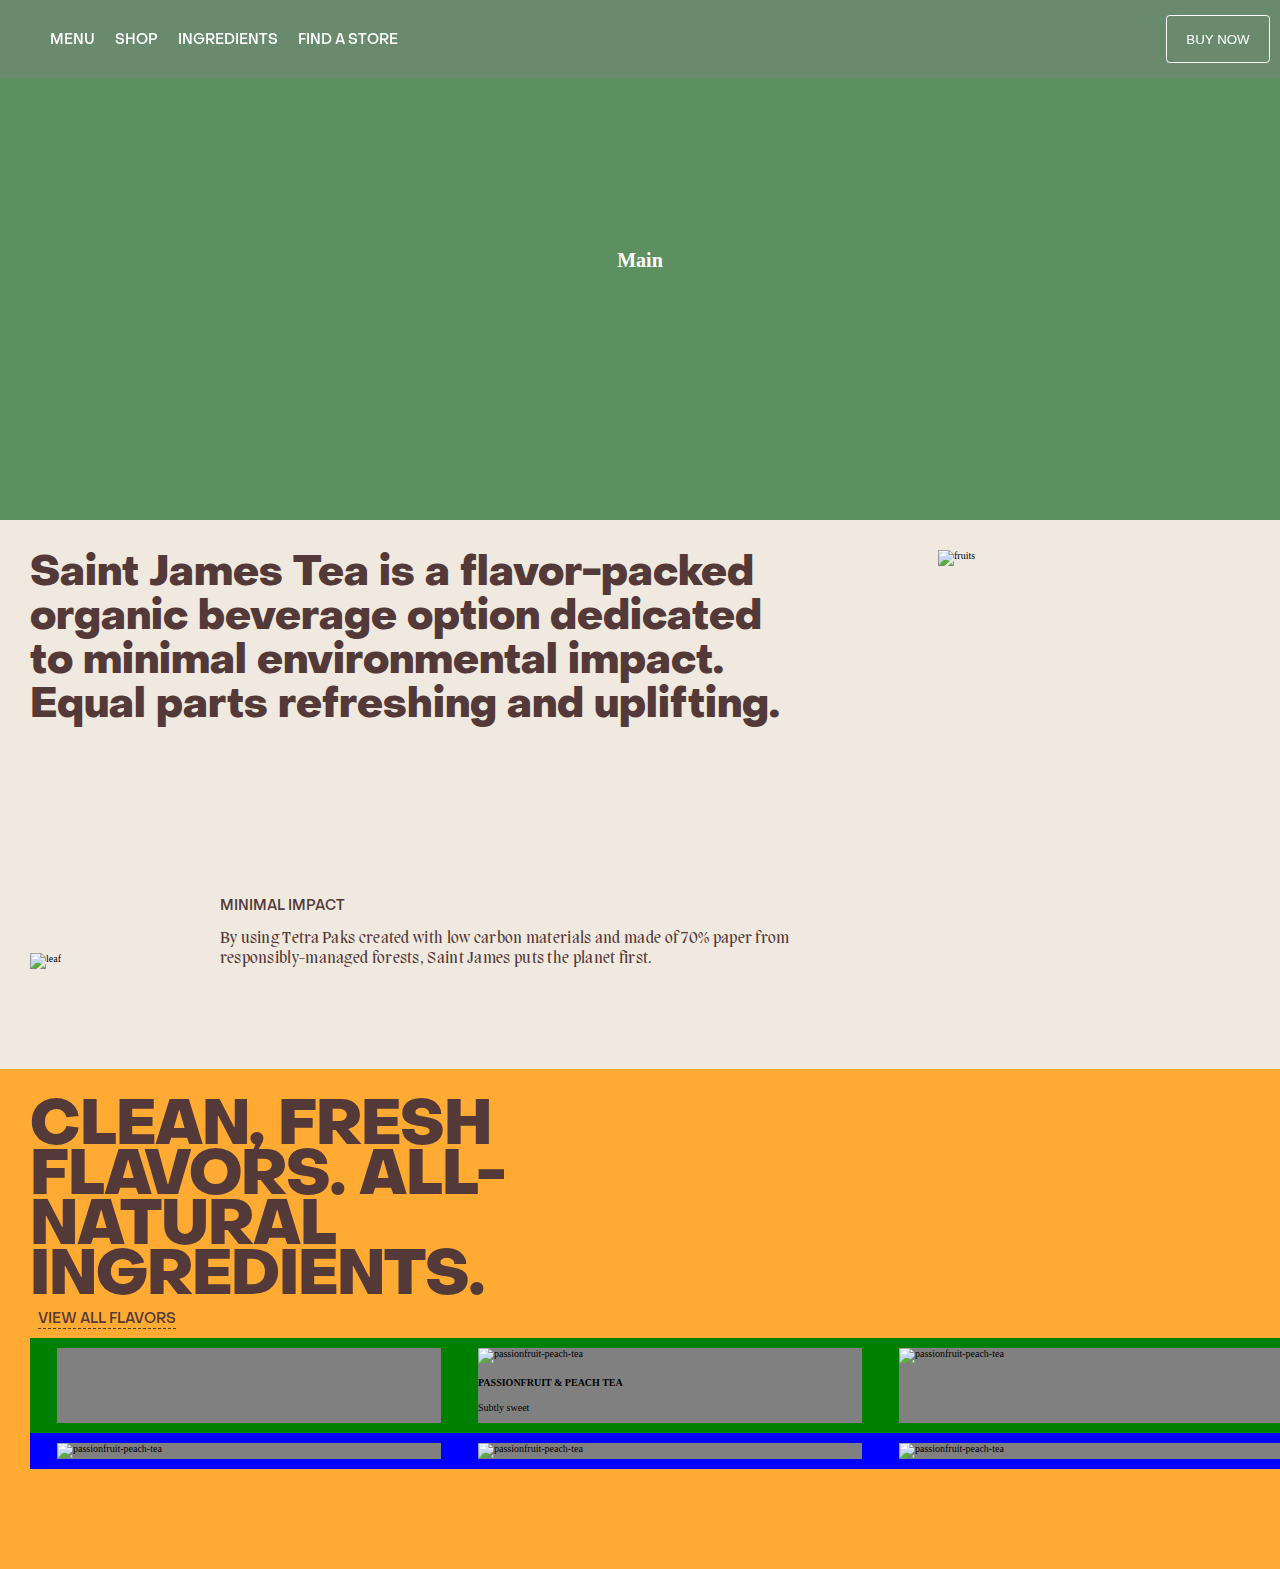
==== saint-james-iced-teas/index.html @ 00ab6b97 "section 1~2 modifed" ====
<!DOCTYPE html>
<html lang="ko">
  <head>
    <meta charset="UTF-8" />
    <meta http-equiv="X-UA-Compatible" content="IE=edge" />
    <meta name="viewport" content="width=device-width, initial-scale=1.0" />
    <title>Saint James Iced Teas</title>
    <link rel="stylesheet" href="./css/style.css" />
    <script src="./js/index.js"></script>
    <script
      src="https://kit.fontawesome.com/5471a598ea.js"
      crossorigin="anonymous"
    ></script>
  </head>
  <body>
    <header class="container">
      <div class="nav">
        <ul class="menu">
          <li><a href="#">MENU</a></li>
          <li><a href="#">SHOP</a></li>
          <li><a href="#">INGREDIENTS</a></li>
          <li><a href="#">FIND A STORE</a></li>
        </ul>
        <a class="logo">
          <svg
            xmlns="http://www.w3.org/2000/svg"
            viewBox="0 0 203 30"
            aria-labelledby="logo-"
            class="icon"
          >
            <title id="logo-">Logo</title>
            <path
              d="M15.0903 14.1709C18.8151 16.3826 20.9265 18.4711 20.9265 21.7538C20.9265 25.896 17.6247 30.0003 10.9802 30.0003C7.25537 30.0003 4.10699 28.7365 0.642203 28.2215L0 16.3036L0.269409 16.2625C4.91523 25.558 12.8629 27.8423 15.7795 27.8423C17.5087 27.8423 18.0069 27.0682 18.0069 26.332C18.0069 24.588 14.8585 23.1188 11.212 20.9608L6.75727 18.212C3.53371 16.2752 0.80511 14.3005 0.883428 10.0793C0.958613 4.58166 5.29743 2.60693 10.6356 2.60693C13.3234 2.60693 15.4725 3.34311 16.901 4.2341L19.3571 2.68276H19.5513V13.9024H19.3195C14.9807 8.0161 9.6425 4.33521 5.80492 4.33521C4.53617 4.33521 3.88457 4.96712 3.88457 5.84548C3.88457 7.47265 5.7642 8.51846 10.4883 11.3463L15.0903 14.1709Z"
              fill="#000"
            ></path>
            <path
              d="M33.0593 22.9636L33.1345 17.4628C29.9485 19.6745 28.7205 21.2543 28.7205 22.9226C28.7205 24.5023 29.7167 25.0553 30.409 25.0553C31.1765 25.0553 32.2886 24.4739 33.0593 22.9636ZM42.4574 23.3491L42.6109 23.545C40.2677 26.8752 38.6543 29.6998 36.2734 29.6998C34.469 29.6998 33.0499 28.5782 33.3569 24.278H33.1658C31.9127 27.1437 30.055 29.7409 26.6372 29.7409C24.0277 29.7409 22.2201 28.1895 22.2201 25.5955C22.2201 21.9557 25.6661 19.981 28.9022 18.4707L33.1251 16.6129C33.1658 12.6603 31.9346 10.1832 30.0926 10.2938C28.5262 10.4486 27.6741 12.0758 29.0557 16.5655L21.9538 18.5813L21.8379 18.3854C26.3678 8.4739 33.6639 8.04736 34.2779 8.04736C40.3836 8.04736 40.3053 12.0758 39.9607 17.3807L39.6161 24.2338V24.8151L42.4574 23.3491Z"
              fill="#000"
            ></path>
            <path
              d="M44.5011 3.09636C44.5011 1.23854 45.8858 0 47.9189 0C49.8769 0 51.1832 1.23854 51.1832 3.09636C51.1832 4.95418 49.8769 6.27171 47.9189 6.27171C45.8858 6.27171 44.5011 5.00789 44.5011 3.09636ZM44.6171 10.4929L42.8502 8.86572V8.62559H51.415V10.4834L51.3367 27.485L53.1036 28.9953V29.2259H42.7656V28.9953L44.5701 27.485L44.6171 10.4929Z"
              fill="#000"
            ></path>
            <path
              d="M73.6811 27.4946L75.4981 29.0049V29.2356H65.1602V29.0049L66.927 27.4946V15.3335C66.927 13.3967 66.006 12.8059 64.8531 12.8059C63.8569 12.8059 63.127 13.3493 62.5882 14.1234V27.4852L64.355 28.9954V29.2261H54.0171V28.9954L55.8215 27.4852V13.0112L52.9426 14.4425L52.7891 14.2498C55.1292 10.9575 56.7801 8.12971 59.1234 8.12971C60.9655 8.12971 62.3877 9.25451 62.0431 13.6684H62.0807C64.6527 10.1076 66.6482 8.0918 67.8794 8.0918C72.1398 8.0918 73.7532 11.1503 73.7532 14.8691L73.6811 27.4946Z"
              fill="#000"
            ></path>
            <path
              d="M87.2369 24.4233C84.3956 28.1421 82.3593 29.7945 80.9715 29.7945C77.9014 29.7945 76.3633 27.9367 76.3257 23.6776L76.2098 10.161L73.9824 8.84348V8.62547H76.9397L82.5786 2.08203H82.848V8.62547H87.0333V10.2906C85.6305 10.3078 84.2292 10.1914 82.848 9.94301L82.7697 22.0252C82.7697 24.0378 83.6155 25.0457 84.9626 25.0457C85.5891 25.0457 86.2157 24.8119 87.0741 24.2305L87.2369 24.4233Z"
              fill="#000"
            ></path>
            <path
              d="M112.232 21.0267C112.232 23.311 105.967 29.7787 102.17 29.7787C99.175 29.7787 96.7566 28.5401 94.877 25.0551L101.02 15.7597L101.249 15.8766C100.788 19.2068 100.751 28.8087 103.442 28.8087C104.67 28.8087 104.695 27.0678 104.695 21.1025V5.49746L102.753 3.33V3.09619H114.196V3.33L112.238 5.49746L112.232 21.0267Z"
              fill="#000"
            ></path>
            <path
              d="M124.995 22.9636L125.07 17.4628C121.884 19.6745 120.656 21.2543 120.656 22.9226C120.656 24.5023 121.655 25.0553 122.345 25.0553C123.112 25.0553 124.224 24.4739 124.995 22.9636ZM134.393 23.3491L134.546 23.545C132.203 26.8752 130.59 29.6998 128.209 29.6998C126.405 29.6998 124.985 28.5782 125.292 24.278H125.101C123.833 27.1437 121.991 29.7409 118.573 29.7409C115.963 29.7409 114.156 28.1895 114.156 25.5955C114.156 21.9557 117.602 19.981 120.838 18.4707L125.061 16.6129C125.101 12.6603 123.87 10.1832 122.028 10.2938C120.462 10.4486 119.61 12.0758 120.991 16.5655L113.889 18.5813L113.773 18.3854C118.303 8.4739 125.599 8.04736 126.213 8.04736C132.319 8.04736 132.241 12.0758 131.896 17.3807L131.552 24.2338V24.8151L134.393 23.3491Z"
              fill="#000"
            ></path>
            <path
              d="M165.603 27.4946L167.369 29.0049V29.2356H157.031V29.0049L158.836 27.4946V15.3335C158.836 13.3967 157.877 12.8059 156.724 12.8059C155.725 12.8059 154.995 13.3872 154.419 14.1613C154.453 14.3924 154.466 14.6261 154.459 14.8596L154.381 27.4978L156.186 29.0081V29.2387H145.848V29.0081L147.615 27.4978V15.3335C147.615 13.3967 146.693 12.8059 145.541 12.8059C144.544 12.8059 143.815 13.3493 143.276 14.1234V27.4852L145.043 28.9954V29.2261H134.705V28.9954L136.509 27.4852V13.0112L133.63 14.4425L133.477 14.2498C135.817 10.9575 137.468 8.12971 139.811 8.12971C141.653 8.12971 143.075 9.25451 142.731 13.6684H142.768C145.34 10.1076 147.336 8.0918 148.567 8.0918C152.176 8.0918 153.864 10.2624 154.325 13.166C156.706 9.94962 158.585 8.0918 159.738 8.0918C164.039 8.0918 165.612 11.1503 165.612 14.8691L165.603 27.4946Z"
              fill="#000"
            ></path>
            <path
              d="M172.629 13.2828C172.662 14.8075 172.961 16.3145 173.512 17.7346H178.543C178.465 13.2417 176.814 9.8357 174.703 9.8357C173.591 9.8357 172.629 10.9573 172.629 13.2828ZM185.683 23.7377C182.422 27.3396 179.655 29.8167 178.349 29.8167C172.206 29.8167 167.447 25.7883 167.447 19.2449C167.447 10.0663 175.815 8.05371 177.967 8.05371C182.804 8.05371 185.106 11.1122 185.417 14.9858C185.417 16.0695 180.307 18.4329 178.697 18.4329H173.782C175.201 21.684 177.929 24.6287 181.883 24.6287C182.957 24.6287 183.957 24.357 185.492 23.545L185.683 23.7377Z"
              fill="#000"
            ></path>
            <path
              d="M197.931 16.6126C200.657 18.5084 203 20.0882 203 23.194C203 25.9049 201.196 29.7406 194.821 29.7406C191.253 29.7406 189.677 28.54 186.914 29.0044L186.105 18.1987H186.337C189.486 24.3567 195.322 28.4231 198.201 28.4231C198.852 28.4231 199.429 28.0755 199.429 27.2224C199.429 26.3694 198.699 25.5194 195.704 23.5826L191.212 20.5621C188.449 18.7422 186.989 16.9981 186.989 14.442C186.989 10.5716 190.1 8.01549 194.592 8.01549C196.465 7.99111 198.314 8.4443 199.968 9.33302L201.772 7.82275H202.001V17.788H201.747C198.022 11.7848 193.837 9.2572 191.879 9.2572C191.149 9.2572 190.61 9.491 190.61 10.303C190.61 11.194 191.456 12.006 193.069 13.0897L197.931 16.6126Z"
              fill="#000"
            ></path>
          </svg>
        </a>
        <input class="buy-btn" type="button" value="BUY NOW" />
      </div>
    </header>
    <main class="container">
      <section class="main-section">
        <div>
          <h1>Main</h1>
        </div>
      </section>
      <section id="section1">
        <div class="sec1-left">
          <div class="sec1-left-1">
            <h2>
              Saint James Tea is a flavor-packed organic beverage option
              dedicated to minimal environmental impact. Equal parts refreshing
              and uplifting.
            </h2>
          </div>
          <div class="sec1-left-2">
            <img src="./images/s2.png" alt="leaf" />
            <div class="sec1-text">
              <h4>MINIMAL IMPACT</h4>
              <p>
                By using Tetra Paks created with low carbon materials and made
                of 70% paper from responsibly-managed forests, Saint James puts
                the planet first.
              </p>
            </div>
          </div>
        </div>
        <div class="sec1-right">
          <img src="./images/s1.png" alt="fruits" />
        </div>
      </section>
      <section id="section2">
        <div class="sec2-title">
          <div class="sec2-title1">
            <h1>CLEAN, FRESH FLAVORS. ALL-NATURAL INGREDIENTS.</h1>
            <a href="#">
              <p>
                <i
                  class="fa-solid fa-arrow-right arrow-right"
                  style="
                    padding-right: 8px;
                    font-size: 1.2rem;
                    font-weight: 600;
                  "
                ></i
                ><span>VIEW ALL FLAVORS</span>
              </p>
            </a>
          </div>
          <div class="sec2-title2"></div>
        </div>
        <div class="sec2-list">
          <div class="list-top">
            <div class="sec2-img"></div>
            <div class="sec2-img">
              <img src="./images/s3.png" alt="passionfruit-peach-tea" />
              <h4>PASSIONFRUIT & PEACH TEA</h4>
              <p>Subtly sweet</p>
            </div>
            <div class="sec2-img">
              <img src="./images/s4.png" alt="passionfruit-peach-tea" />
            </div>
          </div>
          <div class="list-bottom">
            <div class="sec2-img">
              <img src="./images/s5.png" alt="passionfruit-peach-tea" />
            </div>
            <div class="sec2-img">
              <img src="./images/s6.png" alt="passionfruit-peach-tea" />
            </div>
            <div class="sec2-img">
              <img src="./images/s7.png" alt="passionfruit-peach-tea" />
            </div>
          </div>
        </div>
      </section>
    </main>
  </body>
</html>
---- saint-james-iced-teas/css/style.css ----
/* font-family */
@font-face {
  font-family: "Migra-Medium";
  src: url("../fonts/Migra-Medium.woff2");
}

@font-face {
  font-family: "PPObjectSans-Medium";
  src: url("../fonts/PPObjectSans-Medium.woff2");
}

@font-face {
  font-family: "PPObjectSans-Heavy";
  src: url("../fonts/PPObjectSans-Heavy.woff2");
}

html {
  font-size: 10px;
}

body {
  margin: 0;
  padding: 0;
  box-sizing: border-box;
}

li {
  list-style: none;
}

a {
  text-decoration: none;
}

header {
  background-color: rgba(128, 128, 128, 0.379);
  width: 100%;
  height: 78px;
  z-index: 9999;
  position: fixed;
  top: 0;
}

header .container {
  /* width: 1200px; */
}

header .nav {
  height: 100%;
  display: flex;
  justify-content: space-between;
  align-items: center;
}

header .nav .menu {
  display: flex;
  height: 100%;
  align-items: center;
  margin: 0;
}

header .nav .menu li {
  padding: 0 10px;
  font-size: 1.4rem;
  font-family: "PPObjectSans-Medium", sans-serif;
}

header .nav .menu li a {
  color: #ffffff;
}

header .nav .buy-btn {
  width: 104px;
  height: 48px;
  border: 1px solid #ffffff;
  background-color: transparent;
  border-radius: 0.375rem;
  cursor: pointer;
  color: #ffffff;
  margin: 0 10px;
  padding: 1.5rem;
}

main {
  width: 100%;
}

/* 메인 섹션 */
.main-section {
  background-color: rgb(93, 144, 97);
  height: 520px;
}

.main-section div {
  width: 100%;
  height: 100%;
  display: flex;
  align-items: center;
  justify-content: center;
}

.main-section h1 {
  color: #ffffff;
  text-align: center;
}

/* 섹션 1 */
#section1 {
  background-color: #f0e9df;
  padding: 30px 30px 100px 30px;
  display: flex;
}

#section1 .sec1-left {
  width: 60vw;
  margin-right: 140px;
}

#section1 .sec1-left-1 {
  margin-bottom: 170px;
}

#section1 .sec1-left-1 h2 {
  font-family: "PPObjectSans-Heavy", sans-serif;
  margin: 0;
  font-size: 4.2rem;
  color: #543939;
  line-height: 4.4rem;
}

#section1 .sec1-left-2 {
  display: flex;
  align-items: end;
}

#section1 .sec1-left-2 img {
  width: 21.7vw;
  max-width: 600px;
}

#section1 .sec1-left-2 .sec1-text {
  margin-left: 30px;
}

#section1 .sec1-left-2 h4 {
  font-family: "PPObjectSans-medium", sans-serif;
  color: #543939;
  font-size: 1.4rem;
  margin: 0 0 14px 0;
  font-weight: 100;
}

#section1 .sec1-left-2 p {
  font-family: "Migra-Medium", sans-serif;
  color: #543939;
  font-size: 1.6rem;
  letter-spacing: 0.3px;
  margin: 0;
}

#section1 .sec1-right img {
  width: 30vw;
}

/* 섹션 2 */
#section2 {
  width: 100%;
  background-color: #ffaa32;
  padding: 30px 30px 100px 30px;
}

#section2 .sec2-title {
  width: 100%;
  display: flex;
}

#section2 .sec2-title1 {
  /* background-color: red; */
}

#section2 .sec2-title2 {
  width: 115vw;
}

#section2 .sec2-title1 h1 {
  font-family: "PPObjectSans-Heavy", sans-serif;
  margin: 0;
  font-size: 6.2rem;
  color: #543939;
  line-height: 5rem;
  letter-spacing: -1px;
}

#section1 .sec2-title1 a p i {
  color: #543939;
  font-size: 1.2rem;
  font-weight: 600;
  margin-right: 8px;
}

#section2 .sec2-title1 a p span {
  font-family: "PPObjectSans-medium", sans-serif;
  font-size: 1.4rem;
  font-weight: 100;
  color: #543939;
  border-bottom: dashed 1px #543939;
}

#section2 .sec2-list {
  width: 100%;
  background-color: red;
}

#section2 .sec2-list .list-top {
  display: flex;
  justify-content: space-evenly;
  width: 100%;
  background-color: green;
}

#section2 .sec2-list .list-bottom {
  display: flex;
  width: 100%;
  justify-content: space-evenly;
  background-color: blue;
}

#section2 .sec2-img {
  width: 30vw;
  margin: 10px;
  background-color: grey;
}

#section2 .sec2-img img {
  width: 100%;
}
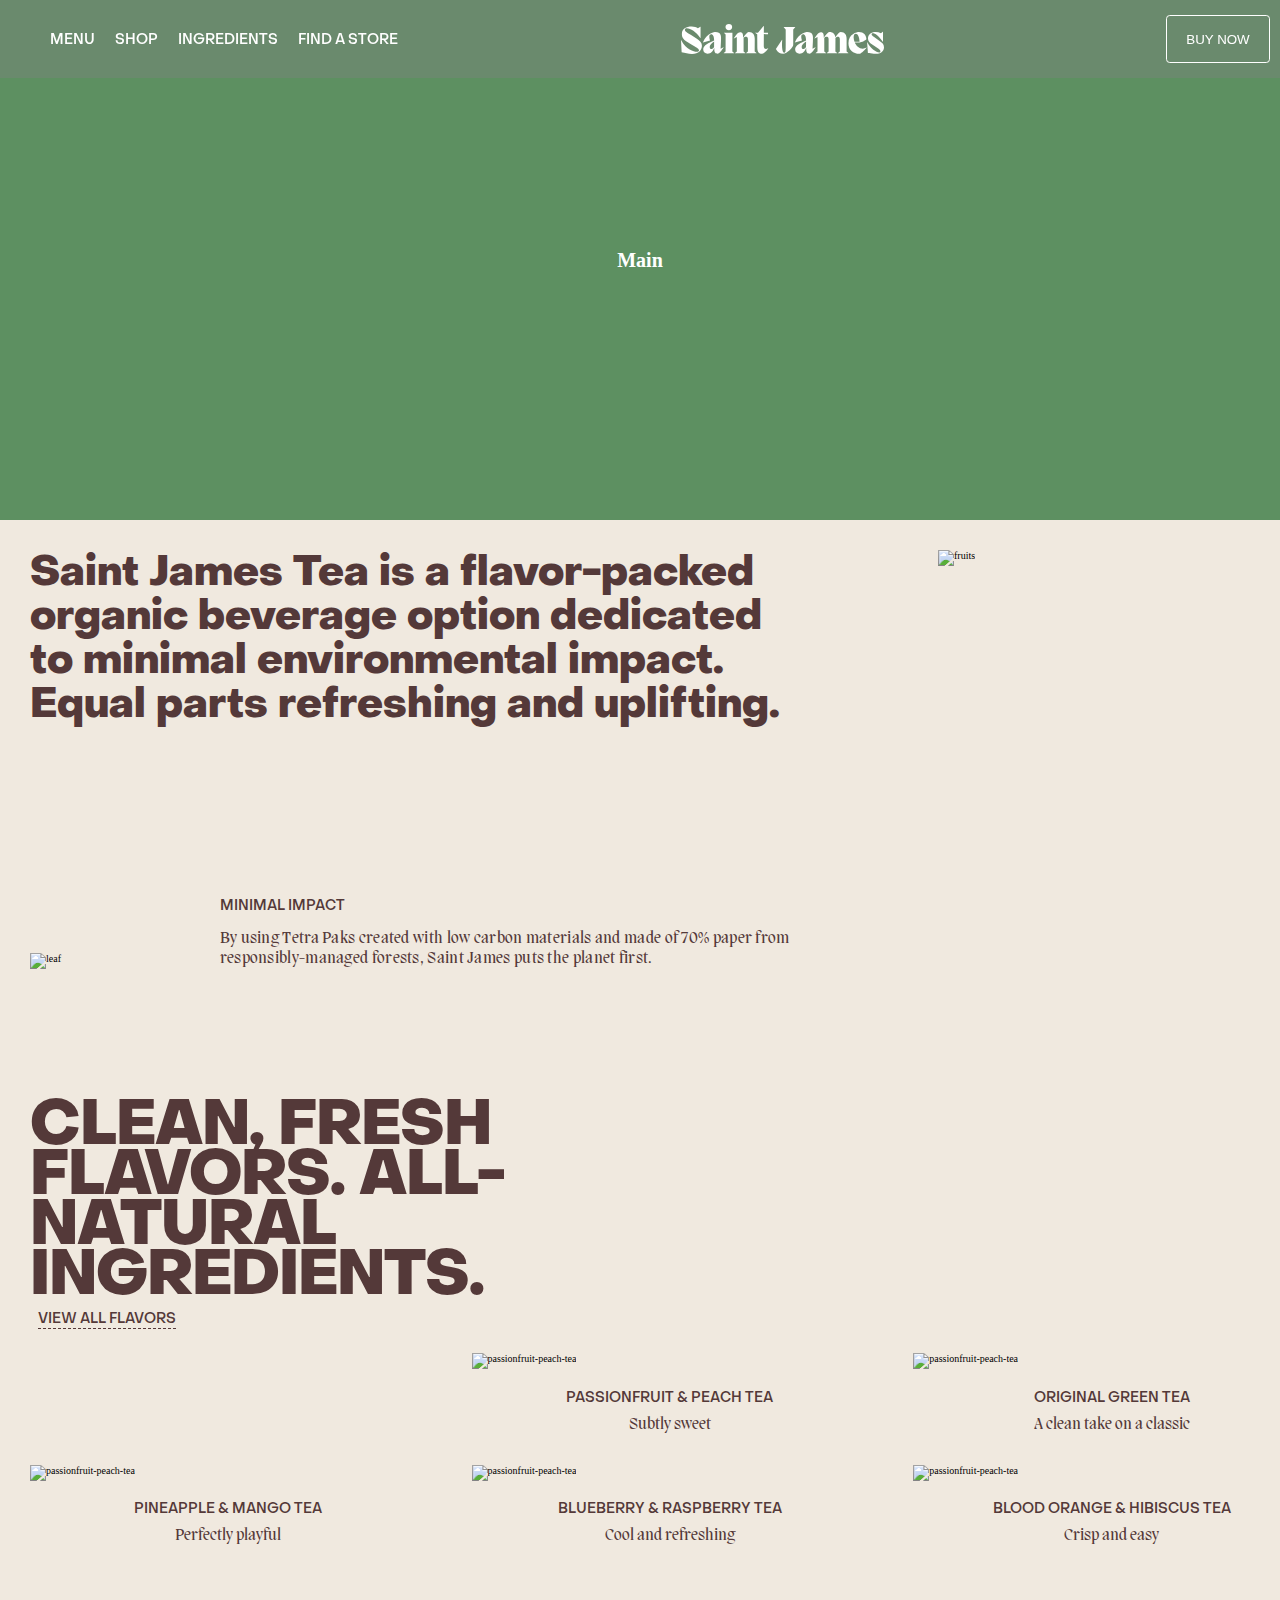
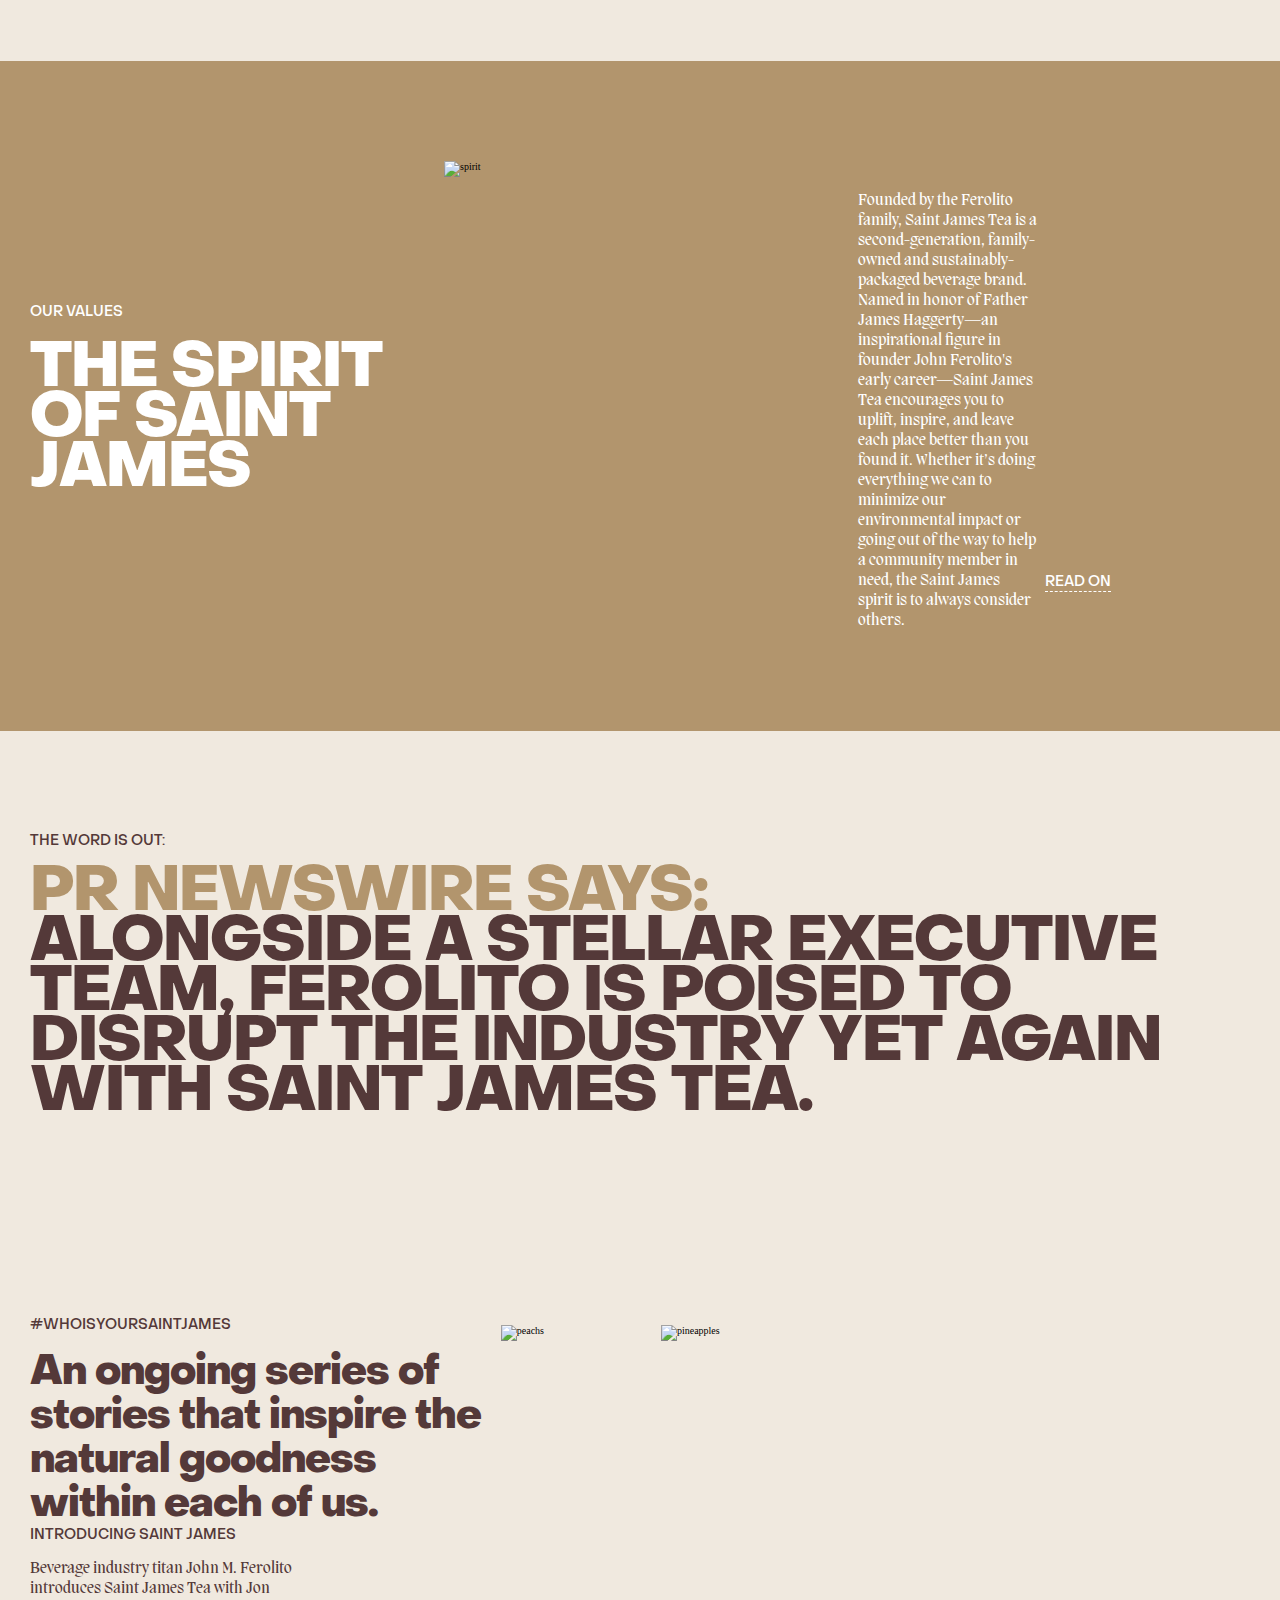
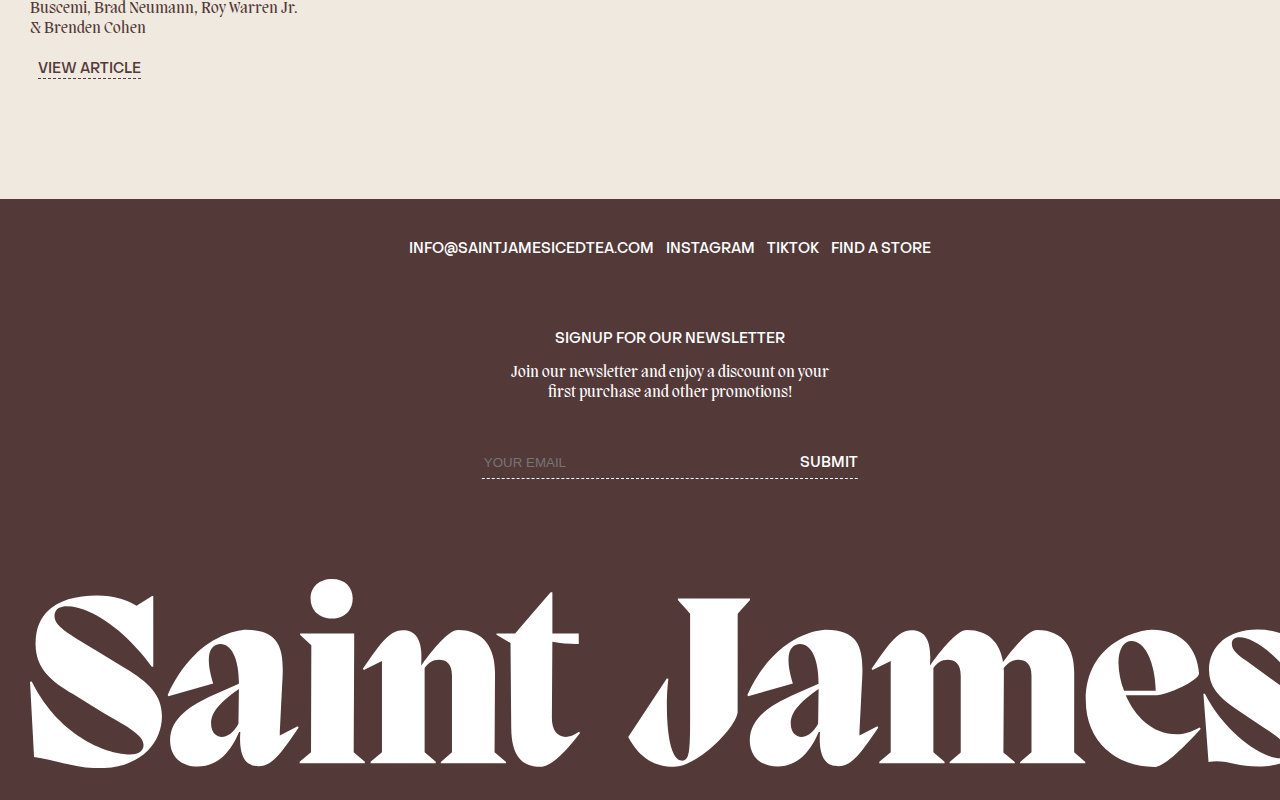
==== commit be92b108: "html css add" ====
--- a/saint-james-iced-teas/index.html
+++ b/saint-james-iced-teas/index.html
@@ -21,7 +21,7 @@
           <li><a href="#">INGREDIENTS</a></li>
           <li><a href="#">FIND A STORE</a></li>
         </ul>
-        <a class="logo">
+        <a class="main-logo">
           <svg
             xmlns="http://www.w3.org/2000/svg"
             viewBox="0 0 203 30"
@@ -31,43 +31,43 @@
             <title id="logo-">Logo</title>
             <path
               d="M15.0903 14.1709C18.8151 16.3826 20.9265 18.4711 20.9265 21.7538C20.9265 25.896 17.6247 30.0003 10.9802 30.0003C7.25537 30.0003 4.10699 28.7365 0.642203 28.2215L0 16.3036L0.269409 16.2625C4.91523 25.558 12.8629 27.8423 15.7795 27.8423C17.5087 27.8423 18.0069 27.0682 18.0069 26.332C18.0069 24.588 14.8585 23.1188 11.212 20.9608L6.75727 18.212C3.53371 16.2752 0.80511 14.3005 0.883428 10.0793C0.958613 4.58166 5.29743 2.60693 10.6356 2.60693C13.3234 2.60693 15.4725 3.34311 16.901 4.2341L19.3571 2.68276H19.5513V13.9024H19.3195C14.9807 8.0161 9.6425 4.33521 5.80492 4.33521C4.53617 4.33521 3.88457 4.96712 3.88457 5.84548C3.88457 7.47265 5.7642 8.51846 10.4883 11.3463L15.0903 14.1709Z"
-              fill="#000"
+              fill="#fff"
             ></path>
             <path
               d="M33.0593 22.9636L33.1345 17.4628C29.9485 19.6745 28.7205 21.2543 28.7205 22.9226C28.7205 24.5023 29.7167 25.0553 30.409 25.0553C31.1765 25.0553 32.2886 24.4739 33.0593 22.9636ZM42.4574 23.3491L42.6109 23.545C40.2677 26.8752 38.6543 29.6998 36.2734 29.6998C34.469 29.6998 33.0499 28.5782 33.3569 24.278H33.1658C31.9127 27.1437 30.055 29.7409 26.6372 29.7409C24.0277 29.7409 22.2201 28.1895 22.2201 25.5955C22.2201 21.9557 25.6661 19.981 28.9022 18.4707L33.1251 16.6129C33.1658 12.6603 31.9346 10.1832 30.0926 10.2938C28.5262 10.4486 27.6741 12.0758 29.0557 16.5655L21.9538 18.5813L21.8379 18.3854C26.3678 8.4739 33.6639 8.04736 34.2779 8.04736C40.3836 8.04736 40.3053 12.0758 39.9607 17.3807L39.6161 24.2338V24.8151L42.4574 23.3491Z"
-              fill="#000"
+              fill="#fff"
             ></path>
             <path
               d="M44.5011 3.09636C44.5011 1.23854 45.8858 0 47.9189 0C49.8769 0 51.1832 1.23854 51.1832 3.09636C51.1832 4.95418 49.8769 6.27171 47.9189 6.27171C45.8858 6.27171 44.5011 5.00789 44.5011 3.09636ZM44.6171 10.4929L42.8502 8.86572V8.62559H51.415V10.4834L51.3367 27.485L53.1036 28.9953V29.2259H42.7656V28.9953L44.5701 27.485L44.6171 10.4929Z"
-              fill="#000"
+              fill="#fff"
             ></path>
             <path
               d="M73.6811 27.4946L75.4981 29.0049V29.2356H65.1602V29.0049L66.927 27.4946V15.3335C66.927 13.3967 66.006 12.8059 64.8531 12.8059C63.8569 12.8059 63.127 13.3493 62.5882 14.1234V27.4852L64.355 28.9954V29.2261H54.0171V28.9954L55.8215 27.4852V13.0112L52.9426 14.4425L52.7891 14.2498C55.1292 10.9575 56.7801 8.12971 59.1234 8.12971C60.9655 8.12971 62.3877 9.25451 62.0431 13.6684H62.0807C64.6527 10.1076 66.6482 8.0918 67.8794 8.0918C72.1398 8.0918 73.7532 11.1503 73.7532 14.8691L73.6811 27.4946Z"
-              fill="#000"
+              fill="#fff"
             ></path>
             <path
               d="M87.2369 24.4233C84.3956 28.1421 82.3593 29.7945 80.9715 29.7945C77.9014 29.7945 76.3633 27.9367 76.3257 23.6776L76.2098 10.161L73.9824 8.84348V8.62547H76.9397L82.5786 2.08203H82.848V8.62547H87.0333V10.2906C85.6305 10.3078 84.2292 10.1914 82.848 9.94301L82.7697 22.0252C82.7697 24.0378 83.6155 25.0457 84.9626 25.0457C85.5891 25.0457 86.2157 24.8119 87.0741 24.2305L87.2369 24.4233Z"
-              fill="#000"
+              fill="#fff"
             ></path>
             <path
               d="M112.232 21.0267C112.232 23.311 105.967 29.7787 102.17 29.7787C99.175 29.7787 96.7566 28.5401 94.877 25.0551L101.02 15.7597L101.249 15.8766C100.788 19.2068 100.751 28.8087 103.442 28.8087C104.67 28.8087 104.695 27.0678 104.695 21.1025V5.49746L102.753 3.33V3.09619H114.196V3.33L112.238 5.49746L112.232 21.0267Z"
-              fill="#000"
+              fill="#fff"
             ></path>
             <path
               d="M124.995 22.9636L125.07 17.4628C121.884 19.6745 120.656 21.2543 120.656 22.9226C120.656 24.5023 121.655 25.0553 122.345 25.0553C123.112 25.0553 124.224 24.4739 124.995 22.9636ZM134.393 23.3491L134.546 23.545C132.203 26.8752 130.59 29.6998 128.209 29.6998C126.405 29.6998 124.985 28.5782 125.292 24.278H125.101C123.833 27.1437 121.991 29.7409 118.573 29.7409C115.963 29.7409 114.156 28.1895 114.156 25.5955C114.156 21.9557 117.602 19.981 120.838 18.4707L125.061 16.6129C125.101 12.6603 123.87 10.1832 122.028 10.2938C120.462 10.4486 119.61 12.0758 120.991 16.5655L113.889 18.5813L113.773 18.3854C118.303 8.4739 125.599 8.04736 126.213 8.04736C132.319 8.04736 132.241 12.0758 131.896 17.3807L131.552 24.2338V24.8151L134.393 23.3491Z"
-              fill="#000"
+              fill="#fff"
             ></path>
             <path
               d="M165.603 27.4946L167.369 29.0049V29.2356H157.031V29.0049L158.836 27.4946V15.3335C158.836 13.3967 157.877 12.8059 156.724 12.8059C155.725 12.8059 154.995 13.3872 154.419 14.1613C154.453 14.3924 154.466 14.6261 154.459 14.8596L154.381 27.4978L156.186 29.0081V29.2387H145.848V29.0081L147.615 27.4978V15.3335C147.615 13.3967 146.693 12.8059 145.541 12.8059C144.544 12.8059 143.815 13.3493 143.276 14.1234V27.4852L145.043 28.9954V29.2261H134.705V28.9954L136.509 27.4852V13.0112L133.63 14.4425L133.477 14.2498C135.817 10.9575 137.468 8.12971 139.811 8.12971C141.653 8.12971 143.075 9.25451 142.731 13.6684H142.768C145.34 10.1076 147.336 8.0918 148.567 8.0918C152.176 8.0918 153.864 10.2624 154.325 13.166C156.706 9.94962 158.585 8.0918 159.738 8.0918C164.039 8.0918 165.612 11.1503 165.612 14.8691L165.603 27.4946Z"
-              fill="#000"
+              fill="#fff"
             ></path>
             <path
               d="M172.629 13.2828C172.662 14.8075 172.961 16.3145 173.512 17.7346H178.543C178.465 13.2417 176.814 9.8357 174.703 9.8357C173.591 9.8357 172.629 10.9573 172.629 13.2828ZM185.683 23.7377C182.422 27.3396 179.655 29.8167 178.349 29.8167C172.206 29.8167 167.447 25.7883 167.447 19.2449C167.447 10.0663 175.815 8.05371 177.967 8.05371C182.804 8.05371 185.106 11.1122 185.417 14.9858C185.417 16.0695 180.307 18.4329 178.697 18.4329H173.782C175.201 21.684 177.929 24.6287 181.883 24.6287C182.957 24.6287 183.957 24.357 185.492 23.545L185.683 23.7377Z"
-              fill="#000"
+              fill="#fff"
             ></path>
             <path
               d="M197.931 16.6126C200.657 18.5084 203 20.0882 203 23.194C203 25.9049 201.196 29.7406 194.821 29.7406C191.253 29.7406 189.677 28.54 186.914 29.0044L186.105 18.1987H186.337C189.486 24.3567 195.322 28.4231 198.201 28.4231C198.852 28.4231 199.429 28.0755 199.429 27.2224C199.429 26.3694 198.699 25.5194 195.704 23.5826L191.212 20.5621C188.449 18.7422 186.989 16.9981 186.989 14.442C186.989 10.5716 190.1 8.01549 194.592 8.01549C196.465 7.99111 198.314 8.4443 199.968 9.33302L201.772 7.82275H202.001V17.788H201.747C198.022 11.7848 193.837 9.2572 191.879 9.2572C191.149 9.2572 190.61 9.491 190.61 10.303C190.61 11.194 191.456 12.006 193.069 13.0897L197.931 16.6126Z"
-              fill="#000"
+              fill="#fff"
             ></path>
           </svg>
         </a>
@@ -111,14 +111,7 @@
             <h1>CLEAN, FRESH FLAVORS. ALL-NATURAL INGREDIENTS.</h1>
             <a href="#">
               <p>
-                <i
-                  class="fa-solid fa-arrow-right arrow-right"
-                  style="
-                    padding-right: 8px;
-                    font-size: 1.2rem;
-                    font-weight: 600;
-                  "
-                ></i
+                <i class="fa-solid fa-arrow-right arrow-right"></i
                 ><span>VIEW ALL FLAVORS</span>
               </p>
             </a>
@@ -135,19 +128,168 @@
             </div>
             <div class="sec2-img">
               <img src="./images/s4.png" alt="passionfruit-peach-tea" />
+              <h4>ORIGINAL GREEN TEA</h4>
+              <p>A clean take on a classic</p>
             </div>
           </div>
           <div class="list-bottom">
             <div class="sec2-img">
               <img src="./images/s5.png" alt="passionfruit-peach-tea" />
+              <h4>PINEAPPLE & MANGO TEA</h4>
+              <p>Perfectly playful</p>
             </div>
             <div class="sec2-img">
               <img src="./images/s6.png" alt="passionfruit-peach-tea" />
+              <h4>BLUEBERRY & RASPBERRY TEA</h4>
+              <p>Cool and refreshing</p>
             </div>
             <div class="sec2-img">
               <img src="./images/s7.png" alt="passionfruit-peach-tea" />
-            </div>
-          </div>
+              <h4>BLOOD ORANGE & HIBISCUS TEA</h4>
+              <p>Crisp and easy</p>
+            </div>
+          </div>
+        </div>
+      </section>
+      <section id="section3">
+        <div class="sec3-title">
+          <h4>OUR VALUES</h4>
+          <h1>THE SPIRIT OF SAINT JAMES</h1>
+        </div>
+        <div class="sec3-img">
+          <img src="./images/s8.png" alt="spirit" />
+        </div>
+        <div class="sec3-content">
+          <p class="sec3-textarea">
+            Founded by the Ferolito family, Saint James Tea is a
+            second-generation, family-owned and sustainably-packaged beverage
+            brand. Named in honor of Father James Haggerty—an inspirational
+            figure in founder John Ferolito's early career—Saint James Tea
+            encourages you to uplift, inspire, and leave each place better than
+            you found it. Whether it’s doing everything we can to minimize our
+            environmental impact or going out of the way to help a community
+            member in need, the Saint James spirit is to always consider others.
+          </p>
+        </div>
+        <div class="sec3-more">
+          <a href="#">
+            <p><i class="fa-solid fa-arrow-right"></i><span>READ ON</span></p>
+          </a>
+        </div>
+      </section>
+      <section id="section4">
+        <h4>THE WORD IS OUT:</h4>
+        <h1>
+          <span class="gold-text">PR NEWSWIRE SAYS:</span>
+          <br />
+          ALONGSIDE A STELLAR EXECUTIVE TEAM, FEROLITO IS POISED TO DISRUPT THE
+          INDUSTRY YET AGAIN WITH SAINT JAMES TEA.
+        </h1>
+      </section>
+      <section id="section5">
+        <div class="sec5-text">
+          <div class="sec5-text-top">
+            <h4>#WHOISYOURSAINTJAMES</h4>
+            <h2>
+              An ongoing series of stories that inspire the natural goodness
+              within each of us.
+            </h2>
+          </div>
+          <div class="sec5-text-bottom">
+            <h4>INTRODUCING SAINT JAMES</h4>
+            <p>
+              Beverage industry titan John M. Ferolito introduces Saint James
+              Tea with Jon Buscemi, Brad Neumann, Roy Warren Jr. & Brenden Cohen
+            </p>
+            <a href="#">
+              <p>
+                <i class="fa-solid fa-arrow-right"></i><span>VIEW ARTICLE</span>
+              </p>
+            </a>
+          </div>
+        </div>
+        <div class="sec5-img">
+          <img src="./images/s10.png" alt="peachs" id="sec5-img1" />
+          <img src="./images/s9.png" alt="pineapples" id="sec5-img2" />
+        </div>
+      </section>
+      <section id="section6">
+        <div class="sec6-top">
+          <ul>
+            <li>
+              <h4><a href="#">INFO@SAINTJAMESICEDTEA.COM</a></h4>
+            </li>
+            <li>
+              <h4><a href="#">INSTAGRAM</a></h4>
+            </li>
+            <li>
+              <h4><a href="#">TIKTOK</a></h4>
+            </li>
+            <li>
+              <h4><a href="#">FIND A STORE</a></h4>
+            </li>
+          </ul>
+        </div>
+        <div class="sec6-middle">
+          <h4>SIGNUP FOR OUR NEWSLETTER</h4>
+          <p>
+            Join our newsletter and enjoy a discount on your first purchase and
+            other promotions!
+          </p>
+        </div>
+        <div class="sec6-input">
+          <input type="text" placeholder="YOUR EMAIL" />
+          <button type="submit">SUBMIT</button>
+        </div>
+        <div class="sec6-bottom">
+          <svg
+            xmlns="http://www.w3.org/2000/svg"
+            viewBox="0 0 203 30"
+            aria-labelledby="logo-"
+            class="icon"
+          >
+            <title id="logo-">Logo</title>
+            <path
+              d="M15.0903 14.1709C18.8151 16.3826 20.9265 18.4711 20.9265 21.7538C20.9265 25.896 17.6247 30.0003 10.9802 30.0003C7.25537 30.0003 4.10699 28.7365 0.642203 28.2215L0 16.3036L0.269409 16.2625C4.91523 25.558 12.8629 27.8423 15.7795 27.8423C17.5087 27.8423 18.0069 27.0682 18.0069 26.332C18.0069 24.588 14.8585 23.1188 11.212 20.9608L6.75727 18.212C3.53371 16.2752 0.80511 14.3005 0.883428 10.0793C0.958613 4.58166 5.29743 2.60693 10.6356 2.60693C13.3234 2.60693 15.4725 3.34311 16.901 4.2341L19.3571 2.68276H19.5513V13.9024H19.3195C14.9807 8.0161 9.6425 4.33521 5.80492 4.33521C4.53617 4.33521 3.88457 4.96712 3.88457 5.84548C3.88457 7.47265 5.7642 8.51846 10.4883 11.3463L15.0903 14.1709Z"
+              fill="#fff"
+            ></path>
+            <path
+              d="M33.0593 22.9636L33.1345 17.4628C29.9485 19.6745 28.7205 21.2543 28.7205 22.9226C28.7205 24.5023 29.7167 25.0553 30.409 25.0553C31.1765 25.0553 32.2886 24.4739 33.0593 22.9636ZM42.4574 23.3491L42.6109 23.545C40.2677 26.8752 38.6543 29.6998 36.2734 29.6998C34.469 29.6998 33.0499 28.5782 33.3569 24.278H33.1658C31.9127 27.1437 30.055 29.7409 26.6372 29.7409C24.0277 29.7409 22.2201 28.1895 22.2201 25.5955C22.2201 21.9557 25.6661 19.981 28.9022 18.4707L33.1251 16.6129C33.1658 12.6603 31.9346 10.1832 30.0926 10.2938C28.5262 10.4486 27.6741 12.0758 29.0557 16.5655L21.9538 18.5813L21.8379 18.3854C26.3678 8.4739 33.6639 8.04736 34.2779 8.04736C40.3836 8.04736 40.3053 12.0758 39.9607 17.3807L39.6161 24.2338V24.8151L42.4574 23.3491Z"
+              fill="#fff"
+            ></path>
+            <path
+              d="M44.5011 3.09636C44.5011 1.23854 45.8858 0 47.9189 0C49.8769 0 51.1832 1.23854 51.1832 3.09636C51.1832 4.95418 49.8769 6.27171 47.9189 6.27171C45.8858 6.27171 44.5011 5.00789 44.5011 3.09636ZM44.6171 10.4929L42.8502 8.86572V8.62559H51.415V10.4834L51.3367 27.485L53.1036 28.9953V29.2259H42.7656V28.9953L44.5701 27.485L44.6171 10.4929Z"
+              fill="#fff"
+            ></path>
+            <path
+              d="M73.6811 27.4946L75.4981 29.0049V29.2356H65.1602V29.0049L66.927 27.4946V15.3335C66.927 13.3967 66.006 12.8059 64.8531 12.8059C63.8569 12.8059 63.127 13.3493 62.5882 14.1234V27.4852L64.355 28.9954V29.2261H54.0171V28.9954L55.8215 27.4852V13.0112L52.9426 14.4425L52.7891 14.2498C55.1292 10.9575 56.7801 8.12971 59.1234 8.12971C60.9655 8.12971 62.3877 9.25451 62.0431 13.6684H62.0807C64.6527 10.1076 66.6482 8.0918 67.8794 8.0918C72.1398 8.0918 73.7532 11.1503 73.7532 14.8691L73.6811 27.4946Z"
+              fill="#fff"
+            ></path>
+            <path
+              d="M87.2369 24.4233C84.3956 28.1421 82.3593 29.7945 80.9715 29.7945C77.9014 29.7945 76.3633 27.9367 76.3257 23.6776L76.2098 10.161L73.9824 8.84348V8.62547H76.9397L82.5786 2.08203H82.848V8.62547H87.0333V10.2906C85.6305 10.3078 84.2292 10.1914 82.848 9.94301L82.7697 22.0252C82.7697 24.0378 83.6155 25.0457 84.9626 25.0457C85.5891 25.0457 86.2157 24.8119 87.0741 24.2305L87.2369 24.4233Z"
+              fill="#fff"
+            ></path>
+            <path
+              d="M112.232 21.0267C112.232 23.311 105.967 29.7787 102.17 29.7787C99.175 29.7787 96.7566 28.5401 94.877 25.0551L101.02 15.7597L101.249 15.8766C100.788 19.2068 100.751 28.8087 103.442 28.8087C104.67 28.8087 104.695 27.0678 104.695 21.1025V5.49746L102.753 3.33V3.09619H114.196V3.33L112.238 5.49746L112.232 21.0267Z"
+              fill="#fff"
+            ></path>
+            <path
+              d="M124.995 22.9636L125.07 17.4628C121.884 19.6745 120.656 21.2543 120.656 22.9226C120.656 24.5023 121.655 25.0553 122.345 25.0553C123.112 25.0553 124.224 24.4739 124.995 22.9636ZM134.393 23.3491L134.546 23.545C132.203 26.8752 130.59 29.6998 128.209 29.6998C126.405 29.6998 124.985 28.5782 125.292 24.278H125.101C123.833 27.1437 121.991 29.7409 118.573 29.7409C115.963 29.7409 114.156 28.1895 114.156 25.5955C114.156 21.9557 117.602 19.981 120.838 18.4707L125.061 16.6129C125.101 12.6603 123.87 10.1832 122.028 10.2938C120.462 10.4486 119.61 12.0758 120.991 16.5655L113.889 18.5813L113.773 18.3854C118.303 8.4739 125.599 8.04736 126.213 8.04736C132.319 8.04736 132.241 12.0758 131.896 17.3807L131.552 24.2338V24.8151L134.393 23.3491Z"
+              fill="#fff"
+            ></path>
+            <path
+              d="M165.603 27.4946L167.369 29.0049V29.2356H157.031V29.0049L158.836 27.4946V15.3335C158.836 13.3967 157.877 12.8059 156.724 12.8059C155.725 12.8059 154.995 13.3872 154.419 14.1613C154.453 14.3924 154.466 14.6261 154.459 14.8596L154.381 27.4978L156.186 29.0081V29.2387H145.848V29.0081L147.615 27.4978V15.3335C147.615 13.3967 146.693 12.8059 145.541 12.8059C144.544 12.8059 143.815 13.3493 143.276 14.1234V27.4852L145.043 28.9954V29.2261H134.705V28.9954L136.509 27.4852V13.0112L133.63 14.4425L133.477 14.2498C135.817 10.9575 137.468 8.12971 139.811 8.12971C141.653 8.12971 143.075 9.25451 142.731 13.6684H142.768C145.34 10.1076 147.336 8.0918 148.567 8.0918C152.176 8.0918 153.864 10.2624 154.325 13.166C156.706 9.94962 158.585 8.0918 159.738 8.0918C164.039 8.0918 165.612 11.1503 165.612 14.8691L165.603 27.4946Z"
+              fill="#fff"
+            ></path>
+            <path
+              d="M172.629 13.2828C172.662 14.8075 172.961 16.3145 173.512 17.7346H178.543C178.465 13.2417 176.814 9.8357 174.703 9.8357C173.591 9.8357 172.629 10.9573 172.629 13.2828ZM185.683 23.7377C182.422 27.3396 179.655 29.8167 178.349 29.8167C172.206 29.8167 167.447 25.7883 167.447 19.2449C167.447 10.0663 175.815 8.05371 177.967 8.05371C182.804 8.05371 185.106 11.1122 185.417 14.9858C185.417 16.0695 180.307 18.4329 178.697 18.4329H173.782C175.201 21.684 177.929 24.6287 181.883 24.6287C182.957 24.6287 183.957 24.357 185.492 23.545L185.683 23.7377Z"
+              fill="#fff"
+            ></path>
+            <path
+              d="M197.931 16.6126C200.657 18.5084 203 20.0882 203 23.194C203 25.9049 201.196 29.7406 194.821 29.7406C191.253 29.7406 189.677 28.54 186.914 29.0044L186.105 18.1987H186.337C189.486 24.3567 195.322 28.4231 198.201 28.4231C198.852 28.4231 199.429 28.0755 199.429 27.2224C199.429 26.3694 198.699 25.5194 195.704 23.5826L191.212 20.5621C188.449 18.7422 186.989 16.9981 186.989 14.442C186.989 10.5716 190.1 8.01549 194.592 8.01549C196.465 7.99111 198.314 8.4443 199.968 9.33302L201.772 7.82275H202.001V17.788H201.747C198.022 11.7848 193.837 9.2572 191.879 9.2572C191.149 9.2572 190.61 9.491 190.61 10.303C190.61 11.194 191.456 12.006 193.069 13.0897L197.931 16.6126Z"
+              fill="#fff"
+            ></path>
+          </svg>
         </div>
       </section>
     </main>
--- a/saint-james-iced-teas/css/style.css
+++ b/saint-james-iced-teas/css/style.css
@@ -67,6 +67,11 @@
 
 header .nav .menu li a {
   color: #ffffff;
+}
+
+header .nav .main-logo {
+  width: 20.3rem;
+  height: 3rem;
 }
 
 header .nav .buy-btn {
@@ -114,6 +119,8 @@
 #section1 .sec1-left {
   width: 60vw;
   margin-right: 140px;
+  display: flex;
+  flex-wrap: wrap;
 }
 
 #section1 .sec1-left-1 {
@@ -165,7 +172,7 @@
 /* 섹션 2 */
 #section2 {
   width: 100%;
-  background-color: #ffaa32;
+  background-color: #f0e9df;
   padding: 30px 30px 100px 30px;
 }
 
@@ -175,11 +182,11 @@
 }
 
 #section2 .sec2-title1 {
-  /* background-color: red; */
+  width: 60vw;
 }
 
 #section2 .sec2-title2 {
-  width: 115vw;
+  /* width: 115vw; */
 }
 
 #section2 .sec2-title1 h1 {
@@ -191,7 +198,7 @@
   letter-spacing: -1px;
 }
 
-#section1 .sec2-title1 a p i {
+#section2 .sec2-title1 a p i {
   color: #543939;
   font-size: 1.2rem;
   font-weight: 600;
@@ -208,29 +215,341 @@
 
 #section2 .sec2-list {
   width: 100%;
-  background-color: red;
 }
 
 #section2 .sec2-list .list-top {
   display: flex;
-  justify-content: space-evenly;
-  width: 100%;
-  background-color: green;
+  justify-content: space-between;
+  width: 100%;
+  /* background-color: green; */
 }
 
 #section2 .sec2-list .list-bottom {
   display: flex;
   width: 100%;
-  justify-content: space-evenly;
-  background-color: blue;
+  justify-content: space-between;
+  /* background-color: blue; */
 }
 
 #section2 .sec2-img {
+  width: 31vw;
+  margin: 15px 0px;
+}
+
+#section2 .sec2-img img {
+  width: 100%;
+}
+
+#section2 .sec2-img h4 {
+  font-family: "PPObjectSans-medium", sans-serif;
+  font-size: 1.4rem;
+  text-align: center;
+  color: #543939;
+  font-weight: 100;
+  margin-bottom: 8px;
+}
+
+#section2 .sec2-img P {
+  font-family: "Migra-Medium", sans-serif;
+  font-size: 1.6rem;
+  text-align: center;
+  color: #543939;
+  font-weight: 100;
+  margin: 0;
+}
+
+/* 섹션3 */
+#section3 {
+  width: 100%;
+  background-color: rgb(178 149 109);
+  padding: 100px 30px;
+  display: flex;
+}
+
+#section3 .sec3-title {
   width: 30vw;
+  margin-right: 30px;
+  display: flex;
+  flex-wrap: wrap;
+  align-content: center;
+}
+
+#section3 .sec3-title h4 {
+  font-family: "PPObjectSans-medium", sans-serif;
+  font-size: 1.4rem;
+  text-align: left;
+  color: #ffffff;
+  font-weight: 100;
+  padding-bottom: 20px;
+  margin: 0;
+}
+
+#section3 .sec3-title h1 {
+  font-family: "PPObjectSans-Heavy", sans-serif;
+  margin: 0;
+  font-size: 6.2rem;
+  color: #ffffff;
+  line-height: 5rem;
+  letter-spacing: -1px;
+}
+
+#section3 .sec3-img {
+  width: 30vw;
+}
+
+#section3 .sec3-img img {
+  width: 100%;
+}
+
+#section3 .sec3-content {
+  width: 14vw;
+  margin-top: 30px;
+  margin-left: 30px;
+}
+
+#section3 .sec3-content .sec3-textarea {
+  font-family: "Migra-Medium", sans-serif;
+  font-size: 1.6rem;
+  text-align: left;
+  color: #ffffff;
+  font-weight: 100;
+  margin: 0;
+}
+
+#section3 .sec3-more {
+  display: flex;
+  align-items: end;
+  margin-bottom: 30px;
+}
+
+#section3 .sec3-more a p i {
+  color: #ffffff;
+  font-size: 1.2rem;
+  font-weight: 600;
+  margin-right: 8px;
+}
+
+#section3 .sec3-more a p span {
+  font-family: "PPObjectSans-medium", sans-serif;
+  font-size: 1.4rem;
+  font-weight: 100;
+  color: #ffffff;
+  border-bottom: dashed 1px #ffffff;
+  text-align: right;
+}
+
+/* 섹션4 */
+#section4 {
+  width: 100%;
+  background-color: #f0e9df;
+  padding: 100px 30px;
+}
+
+#section4 h4 {
+  font-family: "PPObjectSans-medium", sans-serif;
+  font-size: 1.4rem;
+  text-align: left;
+  color: #543939;
+  font-weight: 100;
+  padding-bottom: 15px;
+  margin: 0;
+}
+
+#section4 h1 {
+  font-family: "PPObjectSans-Heavy", sans-serif;
+  margin: 0;
+  font-size: 6.2rem;
+  color: #543939;
+  line-height: 5rem;
+  letter-spacing: -1px;
+}
+
+#section4 h1 .gold-text {
+  color: rgb(178 149 109);
+}
+
+/* 섹션5 */
+#section5 {
+  width: 100%;
+  background-color: #f0e9df;
+  padding: 100px 30px;
+  display: flex;
+}
+
+#section5 .sec5-text {
+  width: 36vw;
+  display: flex;
+  flex-wrap: wrap;
+  align-content: space-between;
+}
+
+#section5 .sec5-text .sec5-text-top h4 {
+  font-family: "PPObjectSans-medium", sans-serif;
+  font-size: 1.4rem;
+  text-align: left;
+  color: #543939;
+  font-weight: 100;
+  padding-bottom: 15px;
+  margin: 0;
+}
+
+#section5 .sec5-text .sec5-text-top h2 {
+  font-family: "PPObjectSans-Heavy", sans-serif;
+  margin: 0;
+  font-size: 4.2rem;
+  color: #543939;
+  line-height: 4.4rem;
+  letter-spacing: -1px;
+}
+
+#section5 .sec5-text .sec5-text-bottom {
+  width: 21vw;
+}
+
+#section5 .sec5-text .sec5-text-bottom h4 {
+  font-family: "PPObjectSans-medium", sans-serif;
+  font-size: 1.4rem;
+  text-align: left;
+  color: #543939;
+  font-weight: 100;
+  padding-bottom: 15px;
+  margin: 0;
+}
+
+#section5 .sec5-text .sec5-text-bottom p {
+  font-family: "Migra-Medium", sans-serif;
+  font-size: 1.6rem;
+  text-align: left;
+  color: #543939;
+  font-weight: 100;
+  padding-bottom: 20px;
+  margin: 0;
+}
+
+#section5 .sec5-text .sec5-text-bottom a p i {
+  color: #543939;
+  font-size: 1.2rem;
+  font-weight: 600;
+  margin-right: 8px;
+}
+
+#section5 .sec5-text .sec5-text-bottom a p span {
+  font-family: "PPObjectSans-medium", sans-serif;
+  font-size: 1.4rem;
+  font-weight: 100;
+  color: #543939;
+  border-bottom: dashed 1px #543939;
+  text-align: right;
+}
+
+#section5 .sec5-img {
+  display: flex;
+  align-items: baseline;
+  width: 30vw;
+}
+
+#section5 .sec5-img img {
   margin: 10px;
-  background-color: grey;
-}
-
-#section2 .sec2-img img {
-  width: 100%;
-}
+}
+
+#section5 .sec5-img #sec5-img1 {
+  width: 22vw;
+}
+
+#section5 .sec5-img #sec5-img2 {
+  width: 32vw;
+}
+
+/* 섹션6 */
+#section6 {
+  width: 100%;
+  background-color: #543939;
+  padding: 30px;
+}
+
+#section6 .sec6-top {
+  width: 100%;
+  display: flex;
+  justify-content: center;
+  height: 100px;
+}
+
+#section6 .sec6-top ul {
+  display: flex;
+  padding: 0;
+}
+
+#section6 .sec6-top ul li {
+  margin: 0 6px;
+}
+
+#section6 .sec6-top ul li h4 {
+  font-family: "PPObjectSans-medium", sans-serif;
+  font-size: 1.4rem;
+  text-align: center;
+  color: #ffffff;
+  font-weight: 100;
+  margin: 0;
+}
+
+#section6 .sec6-top ul li h4 a {
+  color: #ffffff;
+}
+
+#section6 .sec6-middle {
+  width: 26vw;
+  display: flex;
+  justify-content: center;
+  flex-wrap: wrap;
+  margin: 0 auto;
+  padding-bottom: 30px;
+}
+
+#section6 .sec6-middle h4 {
+  font-family: "PPObjectSans-medium", sans-serif;
+  font-size: 1.4rem;
+  text-align: center;
+  color: #ffffff;
+  font-weight: 100;
+  padding-bottom: 15px;
+  margin: 0;
+}
+
+#section6 .sec6-middle p {
+  font-family: "Migra-Medium", sans-serif;
+  font-size: 1.6rem;
+  text-align: center;
+  color: #ffffff;
+  font-weight: 100;
+  padding-bottom: 20px;
+  margin: 0;
+}
+
+#section6 .sec6-input {
+  display: inline-flex;
+  position: relative;
+  left: 50%;
+  transform: translate(-50%);
+  padding-bottom: 6px;
+  border-bottom: dashed 1px #ffffff;
+  margin-bottom: 100px;
+}
+
+#section6 .sec6-input input {
+  background-color: transparent;
+  border: 0;
+  width: 23vw;
+}
+
+#section6 .sec6-input button {
+  font-family: "PPObjectSans-medium", sans-serif;
+  background-color: transparent;
+  border: 0;
+  color: #ffffff;
+  padding: 0 0 0 20px;
+  font-size: 1.4rem;
+  text-align: center;
+  font-weight: 100;
+  margin: 0;
+  cursor: pointer;
+}
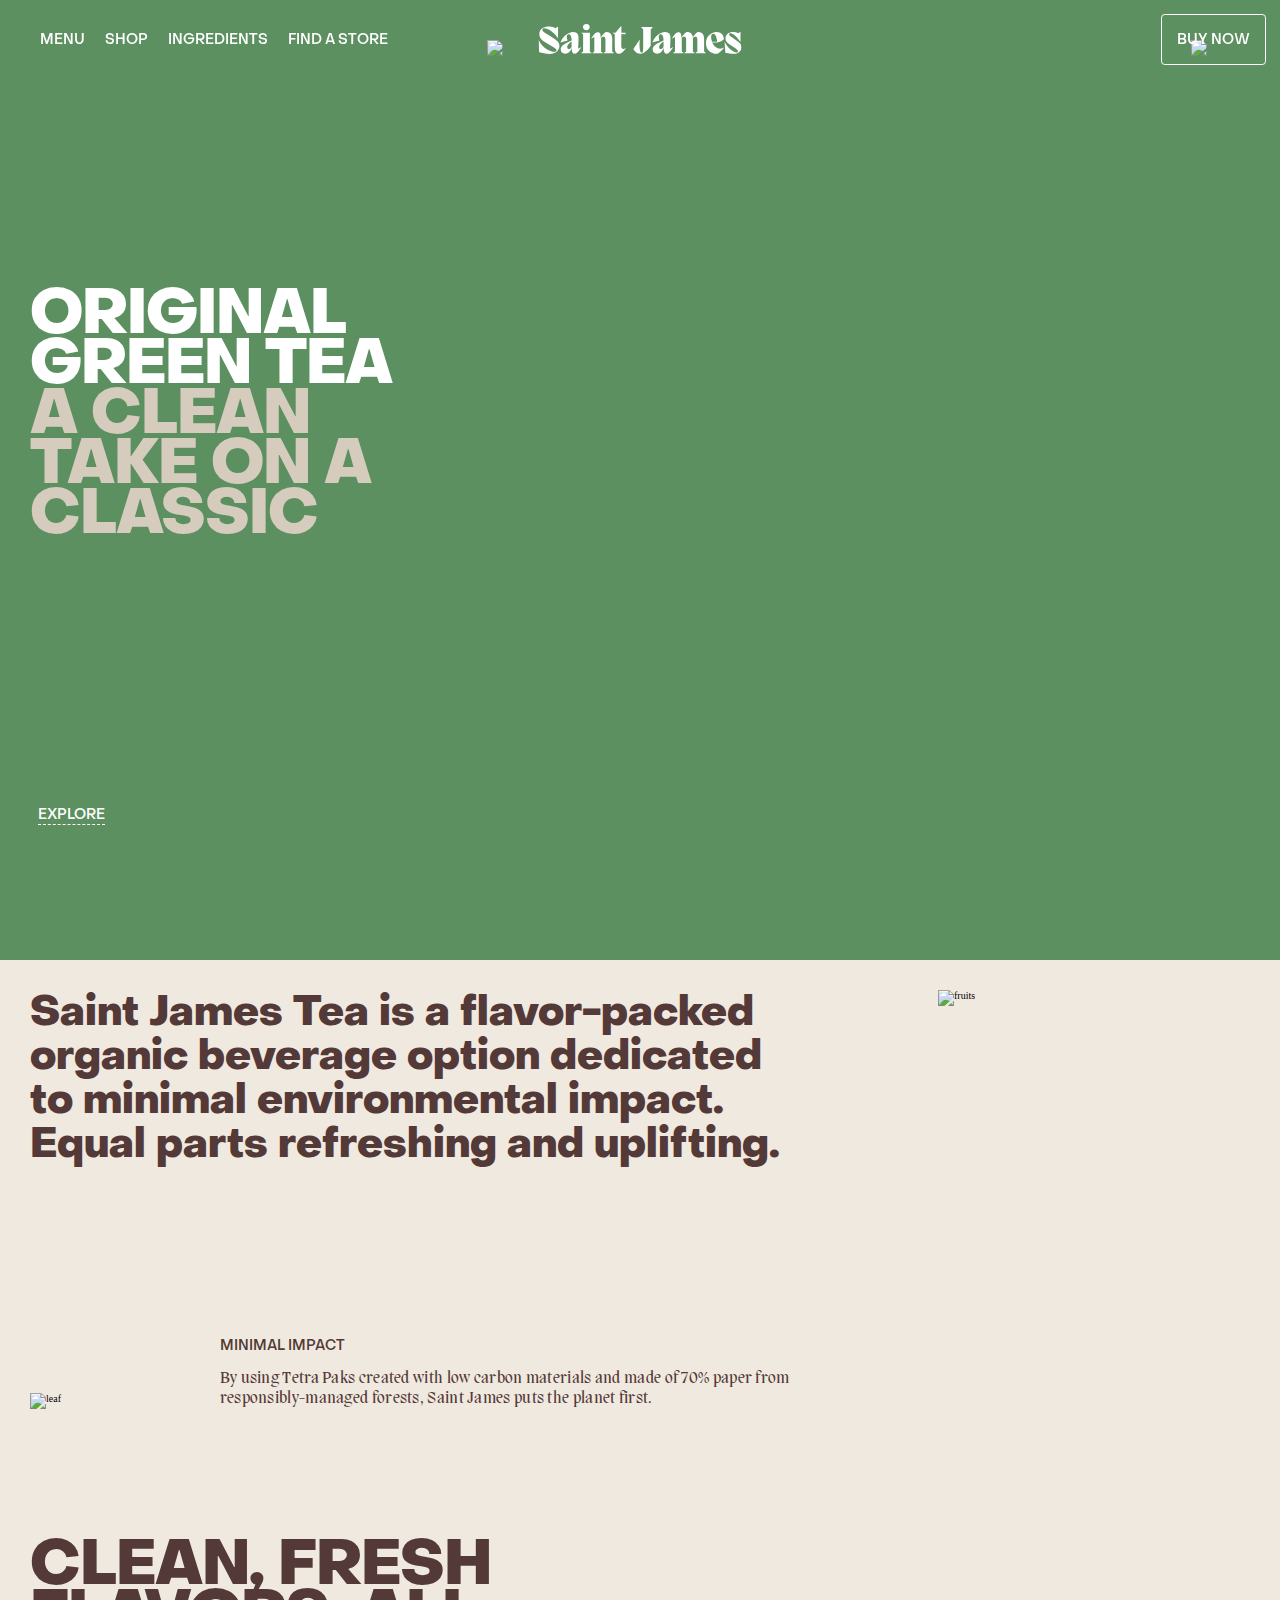
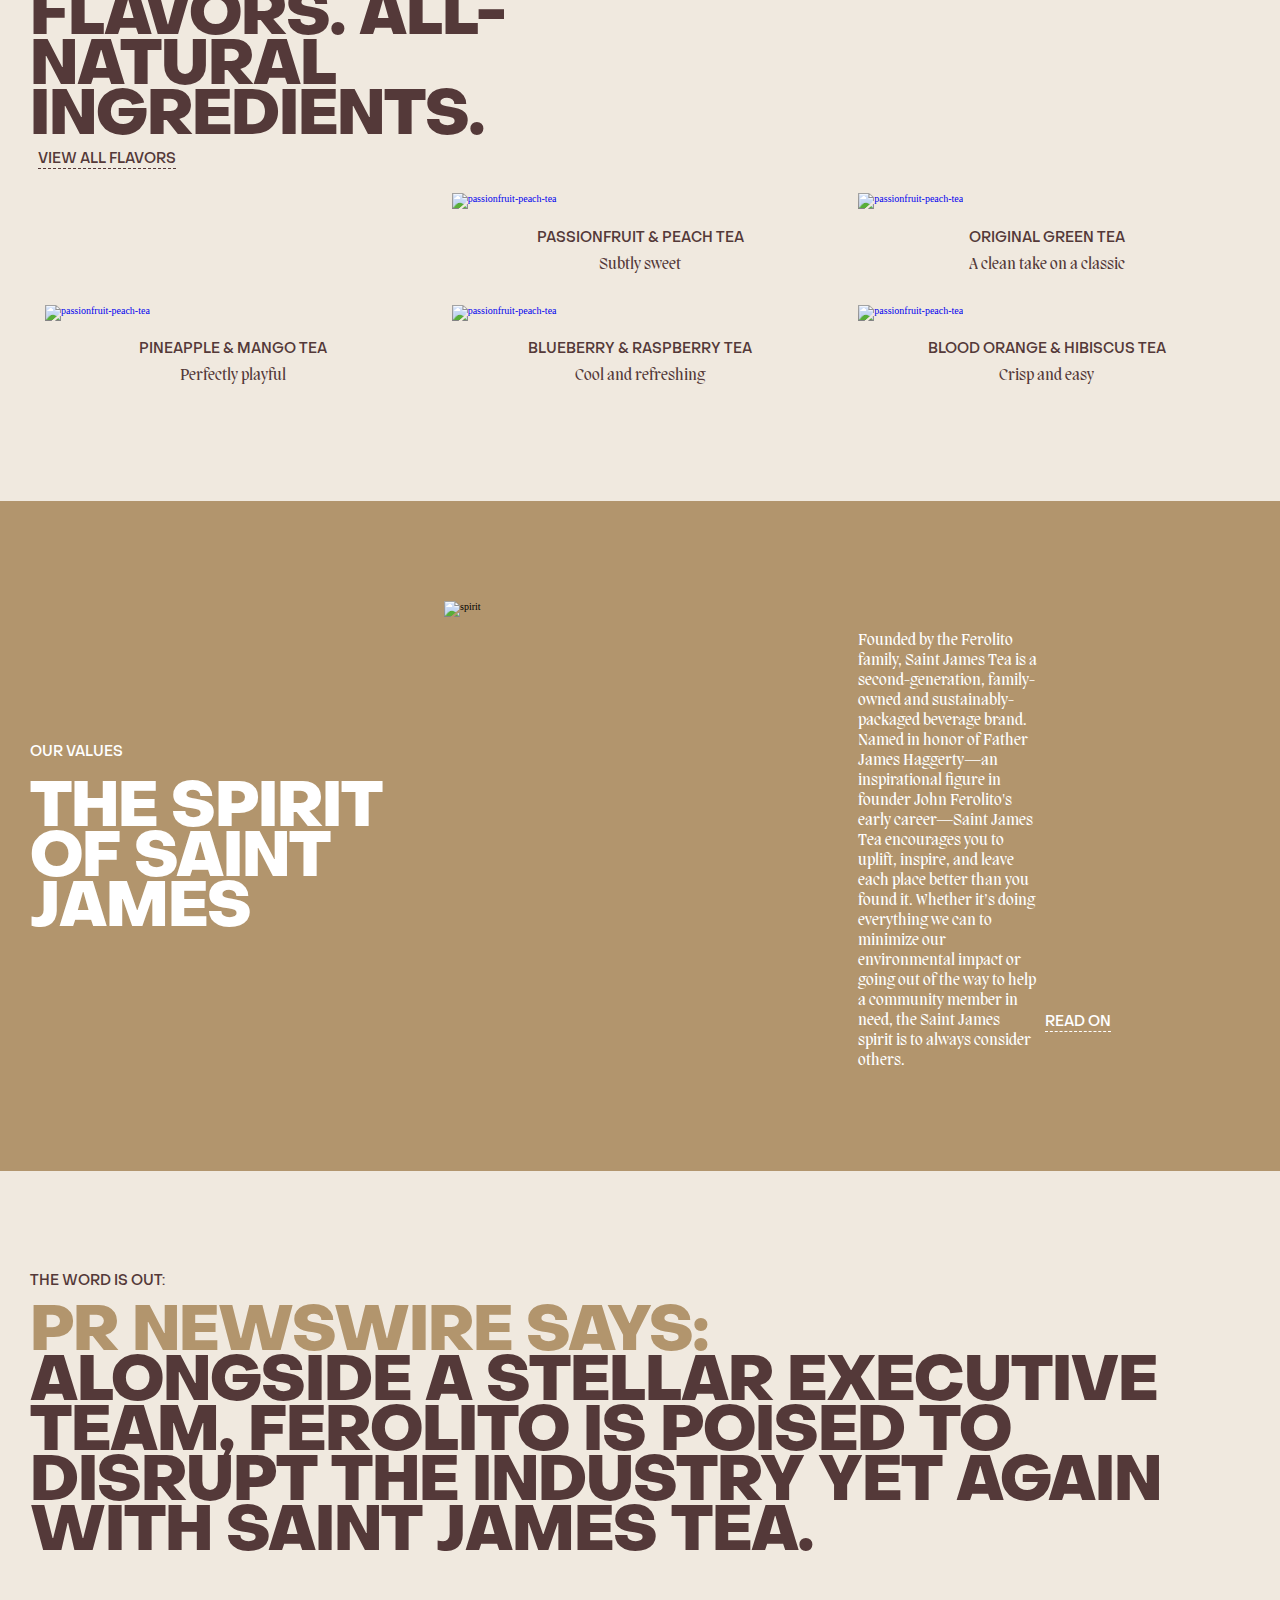
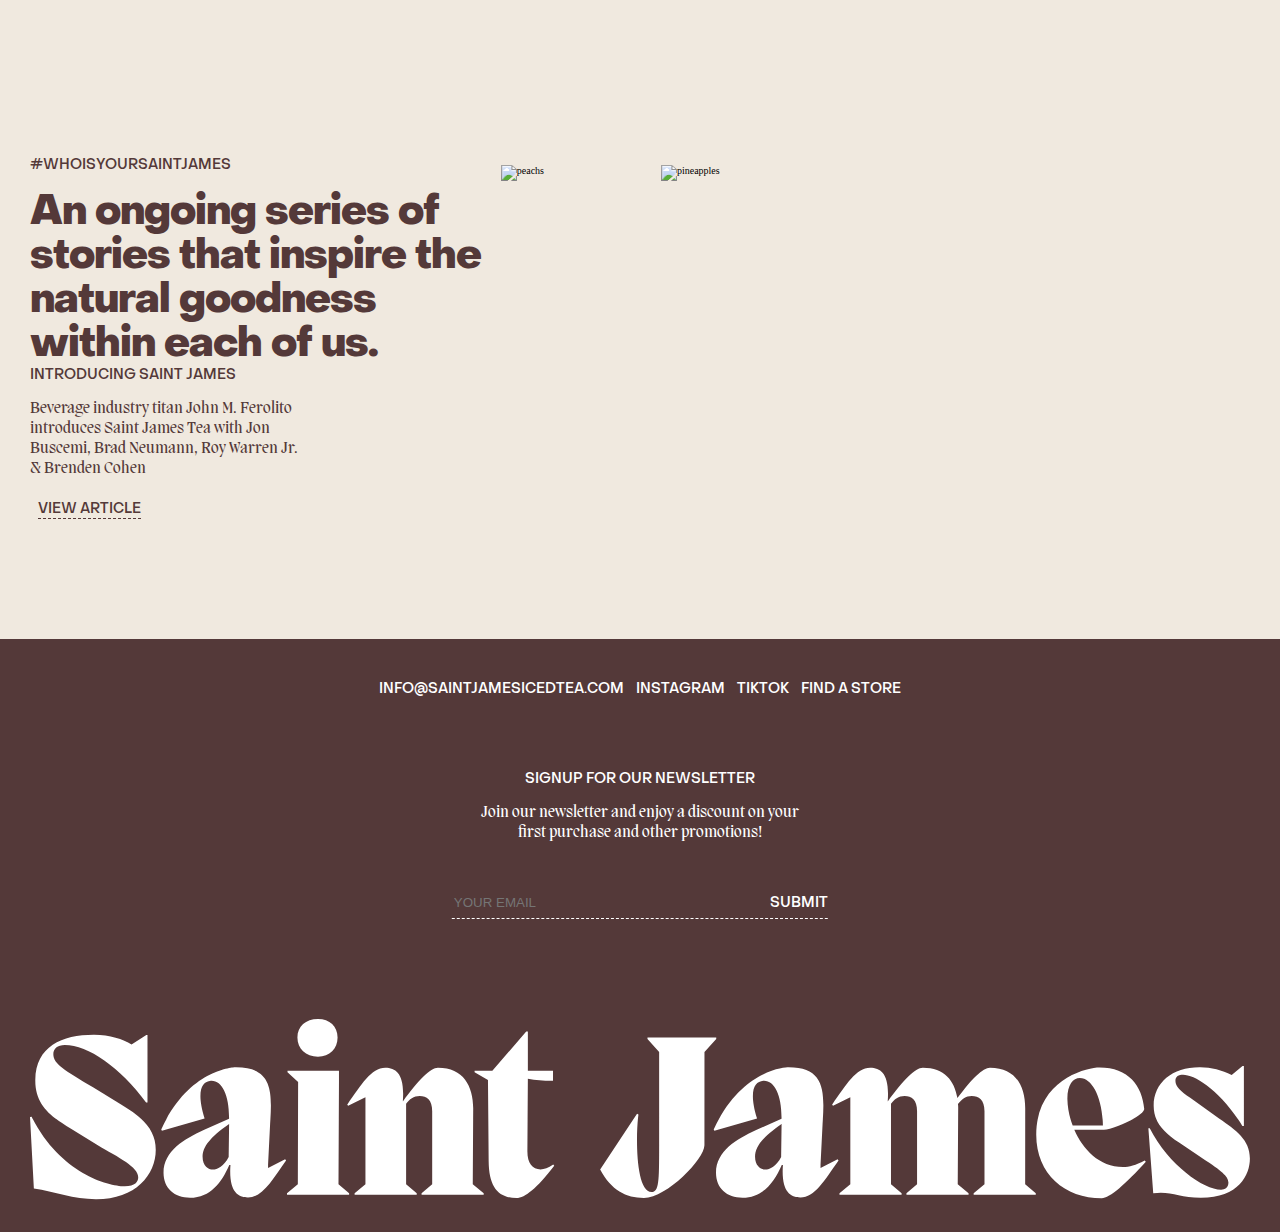
==== commit 4c8fd629: "2023-07-30 study" ====
--- a/saint-james-iced-teas/index.html
+++ b/saint-james-iced-teas/index.html
@@ -6,7 +6,7 @@
     <meta name="viewport" content="width=device-width, initial-scale=1.0" />
     <title>Saint James Iced Teas</title>
     <link rel="stylesheet" href="./css/style.css" />
-    <script src="./js/index.js"></script>
+    <script defer src="./js/index.js"></script>
     <script
       src="https://kit.fontawesome.com/5471a598ea.js"
       crossorigin="anonymous"
@@ -21,7 +21,7 @@
           <li><a href="#">INGREDIENTS</a></li>
           <li><a href="#">FIND A STORE</a></li>
         </ul>
-        <a class="main-logo">
+        <a class="main-logo" href="#">
           <svg
             xmlns="http://www.w3.org/2000/svg"
             viewBox="0 0 203 30"
@@ -71,13 +71,44 @@
             ></path>
           </svg>
         </a>
-        <input class="buy-btn" type="button" value="BUY NOW" />
+        <a href="#" class="nav-btn">
+          <h4>BUY NOW</h4>
+        </a>
       </div>
     </header>
     <main class="container">
-      <section class="main-section">
-        <div>
-          <h1>Main</h1>
+      <section id="main-section">
+        <!-- 메인화면 왼쪽 텍스트 z-index -->
+        <div class="main-text">
+          <div class="main-title">
+            <h1 class="white-text">ORIGINAL GREEN TEA</h1>
+            <h1 class="grey-text">A CLEAN TAKE ON A CLASSIC</h1>
+          </div>
+          <div class="main-more">
+            <a href="#">
+              <p><i class="fa-solid fa-arrow-right"></i><span>EXPLORE</span></p>
+            </a>
+          </div>
+        </div>
+        <!-- 메인화면 오른쪽 슬라이드 영역 -->
+        <div class="slide-wrapper">
+          <ul class="slides">
+            <li>
+              <img src="./images/s4.png" />
+            </li>
+            <li>
+              <img src="./images/s3.png" />
+            </li>
+            <li>
+              <img src="./images/s5.png" />
+            </li>
+            <li>
+              <img src="./images/s6.png" />
+            </li>
+            <li>
+              <img src="./images/s7.png" />
+            </li>
+          </ul>
         </div>
       </section>
       <section id="section1">
@@ -122,31 +153,56 @@
           <div class="list-top">
             <div class="sec2-img"></div>
             <div class="sec2-img">
-              <img src="./images/s3.png" alt="passionfruit-peach-tea" />
-              <h4>PASSIONFRUIT & PEACH TEA</h4>
-              <p>Subtly sweet</p>
-            </div>
-            <div class="sec2-img">
-              <img src="./images/s4.png" alt="passionfruit-peach-tea" />
-              <h4>ORIGINAL GREEN TEA</h4>
-              <p>A clean take on a classic</p>
+              <a href="#">
+                <div class="sec2-img-el">
+                  <h4 class="hover-text">EXPLORE</h4>
+                  <img src="./images/s3.png" alt="passionfruit-peach-tea" />
+                </div>
+                <h4>PASSIONFRUIT & PEACH TEA</h4>
+                <p>Subtly sweet</p>
+              </a>
+            </div>
+            <div class="sec2-img">
+              <a href="#">
+                <div class="sec2-img-el">
+                  <h4 class="hover-text">EXPLORE</h4>
+                  <img src="./images/s4.png" alt="passionfruit-peach-tea" />
+                </div>
+                <h4>ORIGINAL GREEN TEA</h4>
+                <p>A clean take on a classic</p>
+              </a>
             </div>
           </div>
           <div class="list-bottom">
             <div class="sec2-img">
-              <img src="./images/s5.png" alt="passionfruit-peach-tea" />
-              <h4>PINEAPPLE & MANGO TEA</h4>
-              <p>Perfectly playful</p>
-            </div>
-            <div class="sec2-img">
-              <img src="./images/s6.png" alt="passionfruit-peach-tea" />
-              <h4>BLUEBERRY & RASPBERRY TEA</h4>
-              <p>Cool and refreshing</p>
-            </div>
-            <div class="sec2-img">
-              <img src="./images/s7.png" alt="passionfruit-peach-tea" />
-              <h4>BLOOD ORANGE & HIBISCUS TEA</h4>
-              <p>Crisp and easy</p>
+              <a href="#">
+                <div class="sec2-img-el">
+                  <h4 class="hover-text">EXPLORE</h4>
+                  <img src="./images/s5.png" alt="passionfruit-peach-tea" />
+                </div>
+                <h4>PINEAPPLE & MANGO TEA</h4>
+                <p>Perfectly playful</p>
+              </a>
+            </div>
+            <div class="sec2-img">
+              <a href="#">
+                <div class="sec2-img-el">
+                  <h4 class="hover-text">EXPLORE</h4>
+                  <img src="./images/s6.png" alt="passionfruit-peach-tea" />
+                </div>
+                <h4>BLUEBERRY & RASPBERRY TEA</h4>
+                <p>Cool and refreshing</p>
+              </a>
+            </div>
+            <div class="sec2-img">
+              <a href="#">
+                <div class="sec2-img-el">
+                  <h4 class="hover-text">EXPLORE</h4>
+                  <img src="./images/s7.png" alt="passionfruit-peach-tea" />
+                </div>
+                <h4>BLOOD ORANGE & HIBISCUS TEA</h4>
+                <p>Crisp and easy</p>
+              </a>
             </div>
           </div>
         </div>
@@ -213,7 +269,7 @@
           <img src="./images/s9.png" alt="pineapples" id="sec5-img2" />
         </div>
       </section>
-      <section id="section6">
+      <section id="footer">
         <div class="sec6-top">
           <ul>
             <li>
--- a/saint-james-iced-teas/css/style.css
+++ b/saint-james-iced-teas/css/style.css
@@ -32,8 +32,27 @@
   text-decoration: none;
 }
 
+#tooltip .circle {
+  position: fixed;
+  top: 0;
+  left: 0;
+  width: 100px;
+  height: 100px;
+  border-radius: 50%;
+  background-color: transparent;
+  border: 1px #ffffff dashed;
+  transform: translate(-50%, -50%);
+  transition: all 0.01s linear;
+  cursor: default;
+}
+
+#tooltip .circle h4 {
+  color: #ffffff;
+  font-size: 1.4rem;
+  font-weight: 100;
+  font-family: "PPObjectSans-Medium", sans-serif;
+}
 header {
-  background-color: rgba(128, 128, 128, 0.379);
   width: 100%;
   height: 78px;
   z-index: 9999;
@@ -41,15 +60,15 @@
   top: 0;
 }
 
-header .container {
-  /* width: 1200px; */
-}
-
 header .nav {
   height: 100%;
   display: flex;
   justify-content: space-between;
   align-items: center;
+  padding: 0;
+  /* backdrop-filter: blur(25px);
+  background-color: rgba(84, 57, 57, 0.25); */
+  transition: all 0.15s;
 }
 
 header .nav .menu {
@@ -57,9 +76,11 @@
   height: 100%;
   align-items: center;
   margin: 0;
+  padding: 0 0 0 30px;
 }
 
 header .nav .menu li {
+  margin: 0;
   padding: 0 10px;
   font-size: 1.4rem;
   font-family: "PPObjectSans-Medium", sans-serif;
@@ -67,23 +88,40 @@
 
 header .nav .menu li a {
   color: #ffffff;
+}
+
+header .nav .menu li a:hover {
+  opacity: 0.6;
+  transition: all 0.15s;
 }
 
 header .nav .main-logo {
   width: 20.3rem;
   height: 3rem;
-}
-
-header .nav .buy-btn {
-  width: 104px;
-  height: 48px;
+  position: absolute;
+  left: 50%;
+  top: 50%;
+  transform: translate(-50%, -50%);
+}
+
+header .nav a {
+  color: #ffffff;
+}
+
+header .nav a h4 {
+  font-size: 1.4rem;
+  font-family: "PPObjectSans-Medium", sans-serif;
+  font-weight: 100;
+  margin: 0;
   border: 1px solid #ffffff;
-  background-color: transparent;
+  padding: 1.5rem;
   border-radius: 0.375rem;
-  cursor: pointer;
-  color: #ffffff;
-  margin: 0 10px;
-  padding: 1.5rem;
+  margin: 0 14px;
+}
+
+header .nav .nav-btn:hover {
+  transition: all 0.15s linear;
+  scale: 1.05;
 }
 
 main {
@@ -91,22 +129,122 @@
 }
 
 /* 메인 섹션 */
-.main-section {
-  background-color: rgb(93, 144, 97);
-  height: 520px;
-}
-
-.main-section div {
-  width: 100%;
-  height: 100%;
-  display: flex;
-  align-items: center;
-  justify-content: center;
-}
-
-.main-section h1 {
-  color: #ffffff;
-  text-align: center;
+#main-section {
+  width: 100%;
+  height: 100vh;
+  padding: 30px 0px;
+  position: relative;
+  background-color: #5d9061;
+  display: flex;
+}
+
+#main-section .main-text {
+  width: 50vw;
+  background-color: #5d9061;
+  position: relative;
+  top: 0;
+  left: 0;
+  z-index: 9;
+  padding-left: 30px;
+}
+
+#main-section .main-text .main-title {
+  height: 85vh;
+  display: flex;
+  flex-wrap: wrap;
+  align-content: center;
+}
+
+.main-title.animated {
+  transition: all 0.5s ease-in-out;
+}
+/* 
+@keyframes visualAnimation {
+  from {
+    opacity: 0;
+  }
+
+  to {
+    opacity: 1;
+  }
+} */
+
+#main-section .main-text .main-title h1 {
+  font-family: "PPObjectSans-Heavy", sans-serif;
+  font-size: 6.2rem;
+  line-height: 5rem;
+  text-align: left;
+  margin: 0;
+  letter-spacing: -1px;
+}
+
+#main-section .main-text .main-title .white-text {
+  color: #ffffff;
+  /* transition: 0.5s ease-out; */
+}
+
+#main-section .main-text .main-title .grey-text {
+  color: #d5ccbe;
+  /* transition: 0.5s ease-out; */
+}
+
+/* #main-section .main-text .main-more {
+  display: flex;
+  align-items: end;
+  margin-bottom: 30px;
+} */
+
+#main-section .main-text .main-more a p i {
+  color: #ffffff;
+  font-size: 1.2rem;
+  font-weight: 600;
+  margin-right: 8px;
+}
+
+#main-section .main-text .main-more a p span {
+  font-family: "PPObjectSans-medium", sans-serif;
+  font-size: 1.4rem;
+  font-weight: 100;
+  color: #ffffff;
+  border-bottom: dashed 1px #ffffff;
+  text-align: right;
+}
+
+#main-section .main-text .main-more a p span:hover {
+  opacity: 0.6;
+  transition: all 0.15s;
+}
+
+.slide-wrapper {
+  position: relative;
+  width: 100vw;
+  height: 100vh;
+  margin: 0 auto;
+  overflow: hidden;
+}
+
+.slides {
+  position: absolute;
+  left: 0;
+  top: 0;
+}
+
+/* 바뀌는 과정이 보이도록 움직이게 하는 효과 */
+.slides.animated {
+  transition: 0.5s ease-out;
+}
+
+.slides li {
+  width: 30vw;
+  float: left;
+}
+
+.slides li img {
+  width: 100%;
+}
+
+.slides li:not(:last-child) {
+  margin-right: 25vw;
 }
 
 /* 섹션 1 */
@@ -174,6 +312,7 @@
   width: 100%;
   background-color: #f0e9df;
   padding: 30px 30px 100px 30px;
+  box-sizing: border-box;
 }
 
 #section2 .sec2-title {
@@ -213,6 +352,11 @@
   border-bottom: dashed 1px #543939;
 }
 
+#section2 .sec2-title1 a p span:hover {
+  opacity: 0.6;
+  transition: all 0.15s;
+}
+
 #section2 .sec2-list {
   width: 100%;
 }
@@ -233,11 +377,21 @@
 
 #section2 .sec2-img {
   width: 31vw;
-  margin: 15px 0px;
+  margin: 15px 15px;
 }
 
 #section2 .sec2-img img {
   width: 100%;
+}
+
+#section2 .sec2-img .sec2-img-el:hover img {
+  filter: blur(5px);
+  transition: all 0.15s linear;
+}
+
+#section2 .sec2-img .sec2-img-el:hover .hover-text {
+  display: block;
+  transition: all 0.15s;
 }
 
 #section2 .sec2-img h4 {
@@ -258,12 +412,33 @@
   margin: 0;
 }
 
+#section2 .sec2-img .sec2-img-el {
+  /* display: flex;
+  flex-wrap: wrap;
+  justify-content: center; */
+  position: relative;
+}
+
+#section2 .sec2-img .hover-text {
+  color: #ffffff;
+  border: 1px solid #ffffff;
+  border-radius: 5px;
+  padding: 1rem 1.5rem;
+  position: absolute;
+  z-index: 99;
+  top: 50%;
+  left: 50%;
+  transform: translate(-50%, -50%);
+  display: none;
+}
+
 /* 섹션3 */
 #section3 {
   width: 100%;
   background-color: rgb(178 149 109);
   padding: 100px 30px;
   display: flex;
+  box-sizing: border-box;
 }
 
 #section3 .sec3-title {
@@ -338,11 +513,17 @@
   text-align: right;
 }
 
+#section3 .sec3-more a p span:hover {
+  opacity: 0.6;
+  transition: all 0.15s;
+}
+
 /* 섹션4 */
 #section4 {
   width: 100%;
   background-color: #f0e9df;
   padding: 100px 30px;
+  box-sizing: border-box;
 }
 
 #section4 h4 {
@@ -374,6 +555,7 @@
   background-color: #f0e9df;
   padding: 100px 30px;
   display: flex;
+  box-sizing: border-box;
 }
 
 #section5 .sec5-text {
@@ -439,7 +621,10 @@
   font-weight: 100;
   color: #543939;
   border-bottom: dashed 1px #543939;
-  text-align: right;
+}
+#section5 .sec5-text .sec5-text-bottom a p span:hover {
+  opacity: 0.6;
+  transition: all 0.15s;
 }
 
 #section5 .sec5-img {
@@ -461,29 +646,30 @@
 }
 
 /* 섹션6 */
-#section6 {
+#footer {
   width: 100%;
   background-color: #543939;
   padding: 30px;
-}
-
-#section6 .sec6-top {
+  box-sizing: border-box;
+}
+
+#footer .sec6-top {
   width: 100%;
   display: flex;
   justify-content: center;
   height: 100px;
 }
 
-#section6 .sec6-top ul {
+#footer .sec6-top ul {
   display: flex;
   padding: 0;
 }
 
-#section6 .sec6-top ul li {
+#footer .sec6-top ul li {
   margin: 0 6px;
 }
 
-#section6 .sec6-top ul li h4 {
+#footer .sec6-top ul li h4 {
   font-family: "PPObjectSans-medium", sans-serif;
   font-size: 1.4rem;
   text-align: center;
@@ -492,11 +678,16 @@
   margin: 0;
 }
 
-#section6 .sec6-top ul li h4 a {
-  color: #ffffff;
-}
-
-#section6 .sec6-middle {
+#footer .sec6-top ul li h4 a {
+  color: #ffffff;
+}
+
+#footer .sec6-top ul li h4 a:hover {
+  opacity: 0.6;
+  transition: all 0.15s;
+}
+
+#footer .sec6-middle {
   width: 26vw;
   display: flex;
   justify-content: center;
@@ -505,7 +696,7 @@
   padding-bottom: 30px;
 }
 
-#section6 .sec6-middle h4 {
+#footer .sec6-middle h4 {
   font-family: "PPObjectSans-medium", sans-serif;
   font-size: 1.4rem;
   text-align: center;
@@ -515,7 +706,7 @@
   margin: 0;
 }
 
-#section6 .sec6-middle p {
+#footer .sec6-middle p {
   font-family: "Migra-Medium", sans-serif;
   font-size: 1.6rem;
   text-align: center;
@@ -525,7 +716,7 @@
   margin: 0;
 }
 
-#section6 .sec6-input {
+#footer .sec6-input {
   display: inline-flex;
   position: relative;
   left: 50%;
@@ -535,13 +726,13 @@
   margin-bottom: 100px;
 }
 
-#section6 .sec6-input input {
+#footer .sec6-input input {
   background-color: transparent;
   border: 0;
   width: 23vw;
 }
 
-#section6 .sec6-input button {
+#footer .sec6-input button {
   font-family: "PPObjectSans-medium", sans-serif;
   background-color: transparent;
   border: 0;
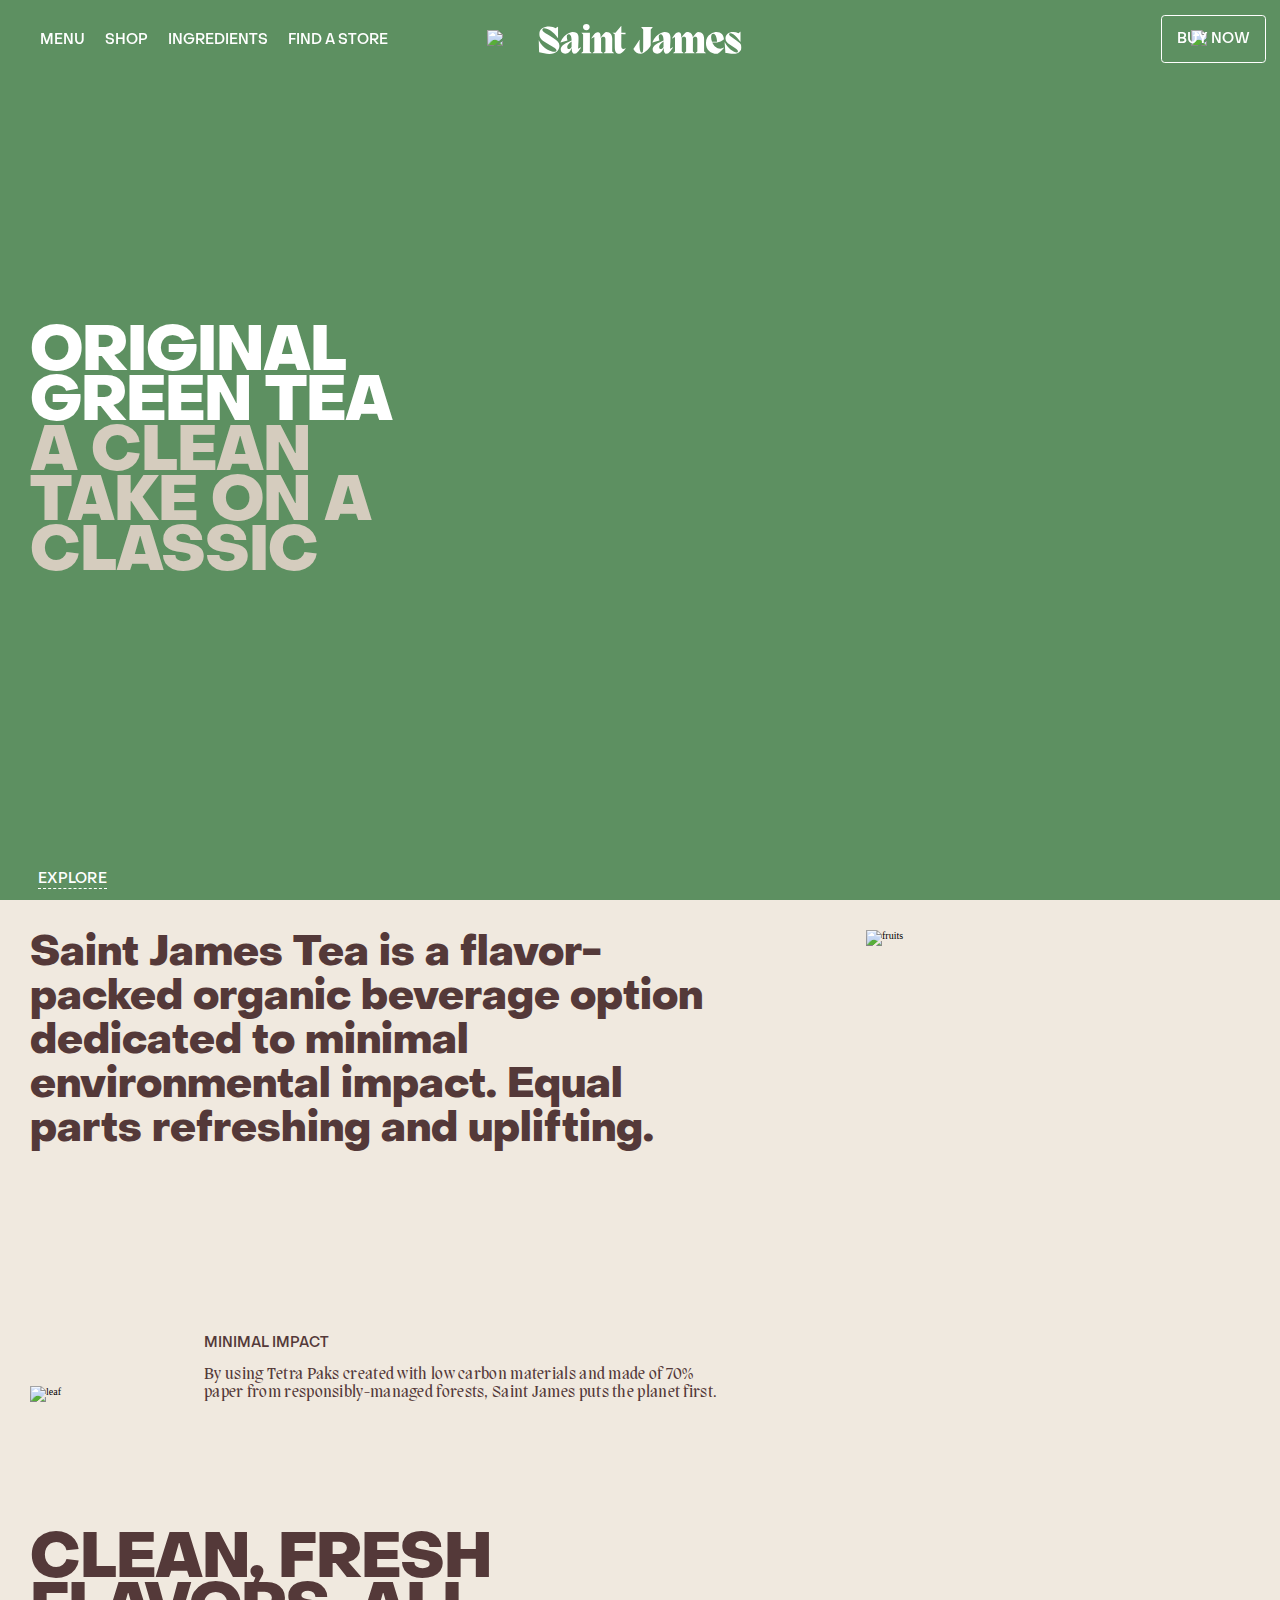
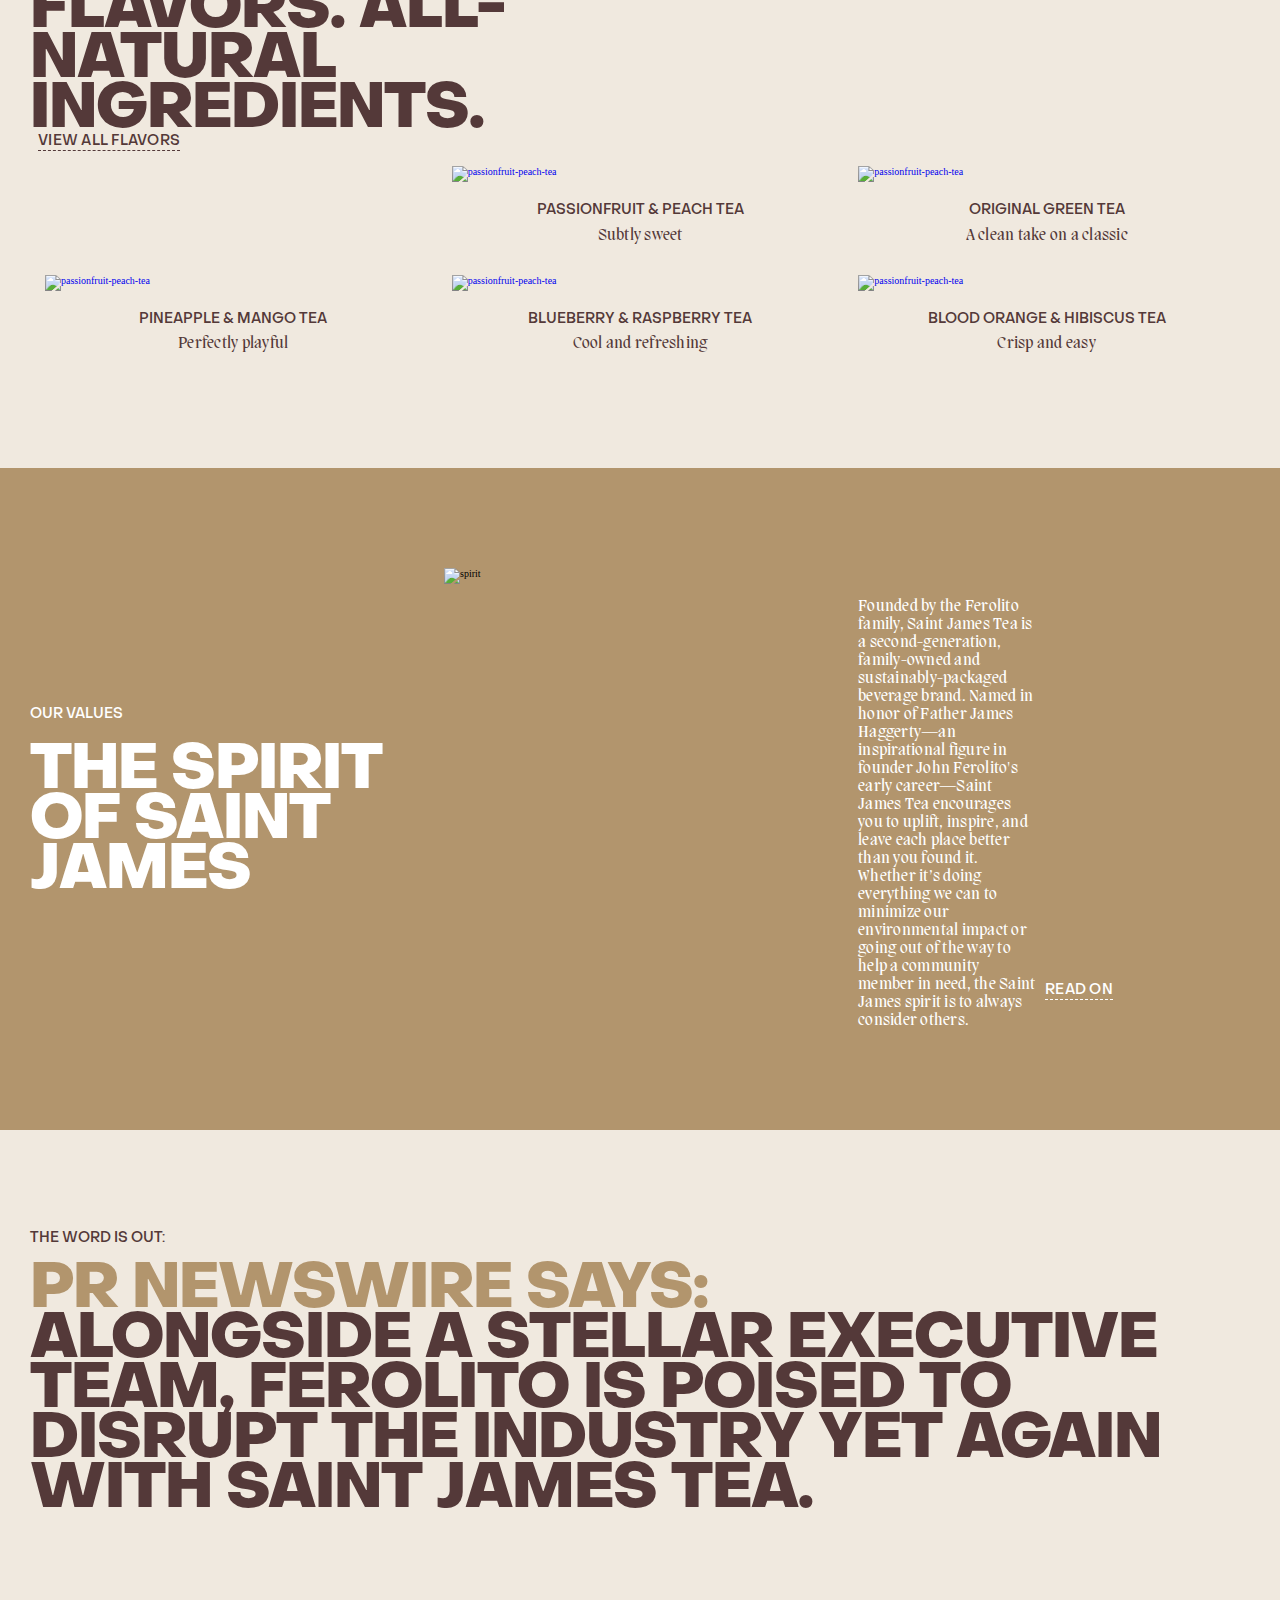
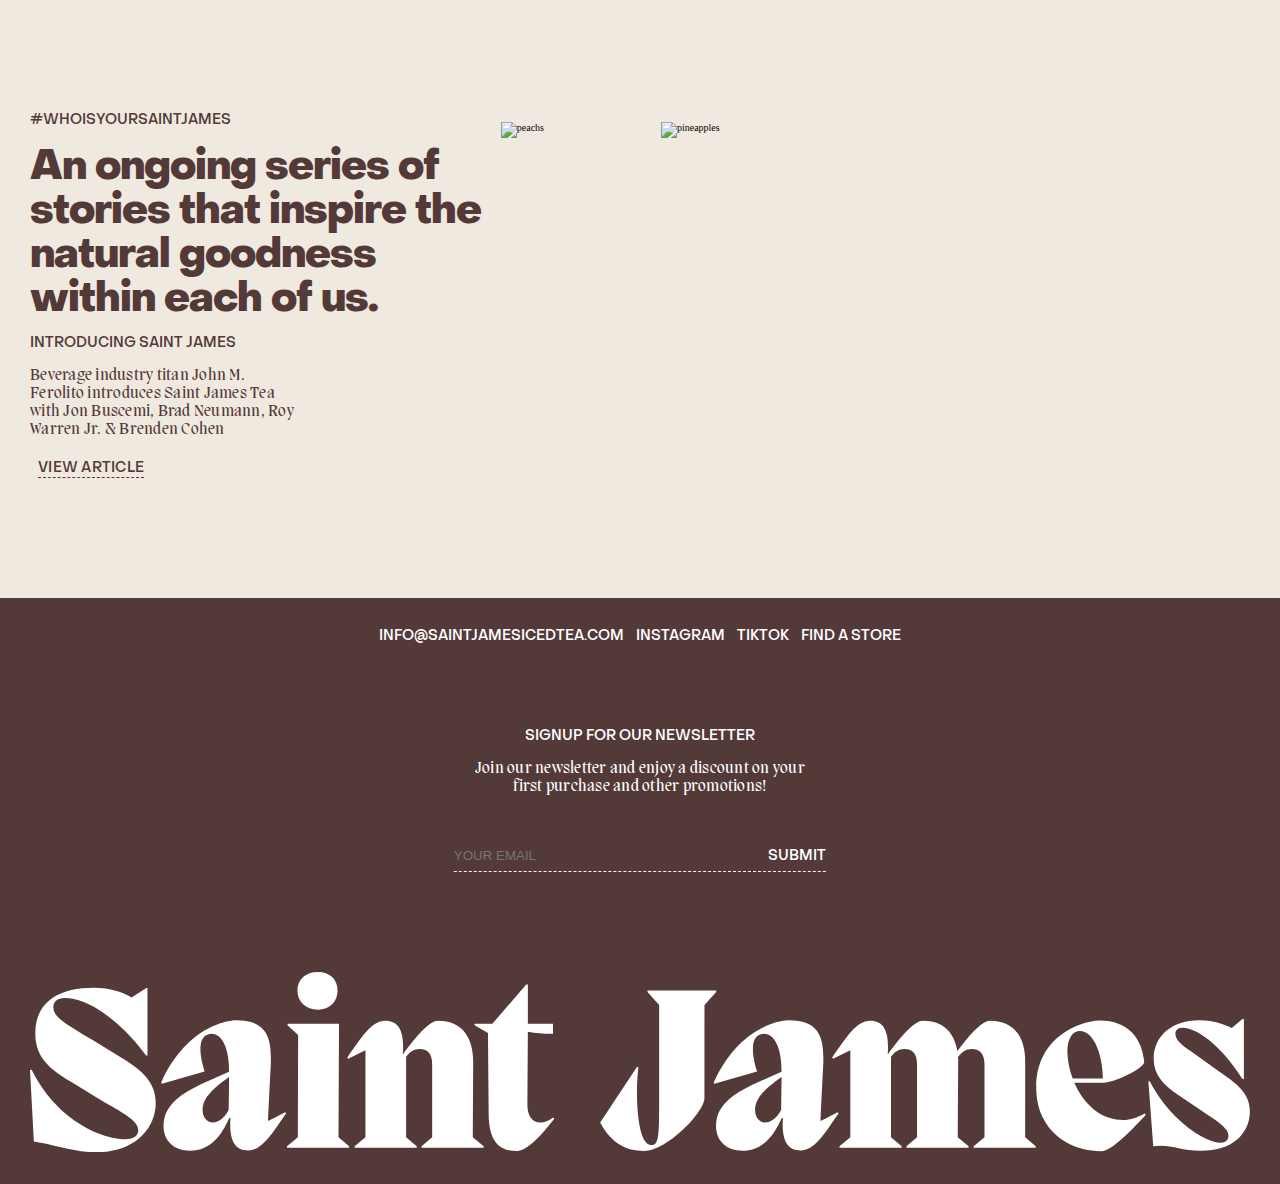
==== commit 78e3cf47: "fix: 반응형 수정" ====
--- a/saint-james-iced-teas/index.html
+++ b/saint-james-iced-teas/index.html
@@ -6,11 +6,13 @@
     <meta name="viewport" content="width=device-width, initial-scale=1.0" />
     <title>Saint James Iced Teas</title>
     <link rel="stylesheet" href="./css/style.css" />
-    <script defer src="./js/index.js"></script>
     <script
       src="https://kit.fontawesome.com/5471a598ea.js"
       crossorigin="anonymous"
     ></script>
+    <script src="http://code.jquery.com/jquery-1.10.2.min.js"></script>
+
+    <script defer src="./js/index.js"></script>
   </head>
   <body>
     <header class="container">
@@ -110,6 +112,8 @@
             </li>
           </ul>
         </div>
+        <!-- 마우스 커서 -->
+        <!-- <div class="pointer"></div> -->
       </section>
       <section id="section1">
         <div class="sec1-left">
@@ -136,6 +140,54 @@
           <img src="./images/s1.png" alt="fruits" />
         </div>
       </section>
+
+      <!-- 섹션1 모바일 -->
+      <section id="mo-section1">
+        <div class="mo-sec1-title">
+          <h2>
+            Saint James Tea is a flavor-packed organic beverage option dedicated
+            to minimal environmental impact. Equal parts refreshing and
+            uplifting.
+          </h2>
+        </div>
+        <div class="mo-sec1-img">
+          <img src="./images/s1.png" alt="fruits" />
+        </div>
+        <div class="mo-sec1-bottom">
+          <img src="./images/s2.png" alt="leaf" />
+          <div class="mo-sec1-text">
+            <h4>MINIMAL IMPACT</h4>
+            <p>
+              By using Tetra Paks created with low carbon materials and made of
+              70% paper from responsibly-managed forests, Saint James puts the
+              planet first.
+            </p>
+          </div>
+        </div>
+        <!-- <div class="sec1-left-1">
+            <h2>
+              Saint James Tea is a flavor-packed organic beverage option
+              dedicated to minimal environmental impact. Equal parts refreshing
+              and uplifting.
+            </h2>
+          </div>
+          <div class="sec1-left-2">
+            <img src="./images/s2.png" alt="leaf" />
+            <div class="sec1-text">
+              <h4>MINIMAL IMPACT</h4>
+              <p>
+                By using Tetra Paks created with low carbon materials and made
+                of 70% paper from responsibly-managed forests, Saint James puts
+                the planet first.
+              </p>
+            </div>
+          </div>
+        </div>
+        <div class="sec1-right">
+          <img src="./images/s1.png" alt="fruits" />
+        </div> -->
+      </section>
+
       <section id="section2">
         <div class="sec2-title">
           <div class="sec2-title1">
@@ -150,7 +202,7 @@
           <div class="sec2-title2"></div>
         </div>
         <div class="sec2-list">
-          <div class="list-top">
+          <div class="sec2-list-top">
             <div class="sec2-img"></div>
             <div class="sec2-img">
               <a href="#">
@@ -173,7 +225,7 @@
               </a>
             </div>
           </div>
-          <div class="list-bottom">
+          <div class="sec2-list-bottom">
             <div class="sec2-img">
               <a href="#">
                 <div class="sec2-img-el">
--- a/saint-james-iced-teas/css/style.css
+++ b/saint-james-iced-teas/css/style.css
@@ -18,7 +18,7 @@
   font-size: 10px;
 }
 
-body {
+* {
   margin: 0;
   padding: 0;
   box-sizing: border-box;
@@ -32,7 +32,49 @@
   text-decoration: none;
 }
 
-#tooltip .circle {
+h1 {
+  font-family: "PPObjectSans-Heavy", sans-serif;
+  margin: 0;
+  font-size: 6.2rem;
+  color: #543939;
+  line-height: 5rem;
+  letter-spacing: -1px;
+}
+
+h2 {
+  font-family: "PPObjectSans-Heavy", sans-serif;
+  font-size: 4.2rem;
+  line-height: 4.4rem;
+  margin: 0;
+  color: #543939;
+  padding-bottom: 1.5rem;
+}
+
+h4 {
+  font-family: "PPObjectSans-medium", sans-serif;
+  font-size: 1.4em;
+  font-weight: 100;
+  margin: 0;
+  color: #543939;
+  line-height: 16.8px;
+  letter-spacing: 0;
+}
+
+p {
+  font-family: "Migra-Medium", sans-serif;
+  color: #543939;
+  font-size: 1.6em;
+  letter-spacing: 0.25px;
+  line-height: 18px;
+  margin: 0;
+}
+
+img {
+  width: 100%;
+  height: auto;
+  display: block;
+}
+/* #tooltip .circle {
   position: fixed;
   top: 0;
   left: 0;
@@ -51,7 +93,8 @@
   font-size: 1.4rem;
   font-weight: 100;
   font-family: "PPObjectSans-Medium", sans-serif;
-}
+} */
+
 header {
   width: 100%;
   height: 78px;
@@ -109,14 +152,11 @@
 }
 
 header .nav a h4 {
-  font-size: 1.4rem;
-  font-family: "PPObjectSans-Medium", sans-serif;
-  font-weight: 100;
-  margin: 0;
   border: 1px solid #ffffff;
   padding: 1.5rem;
   border-radius: 0.375rem;
   margin: 0 14px;
+  color: #ffffff;
 }
 
 header .nav .nav-btn:hover {
@@ -139,7 +179,7 @@
 }
 
 #main-section .main-text {
-  width: 50vw;
+  width: 60%;
   background-color: #5d9061;
   position: relative;
   top: 0;
@@ -149,7 +189,7 @@
 }
 
 #main-section .main-text .main-title {
-  height: 85vh;
+  height: 100%;
   display: flex;
   flex-wrap: wrap;
   align-content: center;
@@ -158,24 +198,9 @@
 .main-title.animated {
   transition: all 0.5s ease-in-out;
 }
-/* 
-@keyframes visualAnimation {
-  from {
-    opacity: 0;
-  }
-
-  to {
-    opacity: 1;
-  }
-} */
 
 #main-section .main-text .main-title h1 {
-  font-family: "PPObjectSans-Heavy", sans-serif;
-  font-size: 6.2rem;
-  line-height: 5rem;
   text-align: left;
-  margin: 0;
-  letter-spacing: -1px;
 }
 
 #main-section .main-text .main-title .white-text {
@@ -217,8 +242,7 @@
 
 .slide-wrapper {
   position: relative;
-  width: 100vw;
-  height: 100vh;
+  width: 100%;
   margin: 0 auto;
   overflow: hidden;
 }
@@ -247,6 +271,19 @@
   margin-right: 25vw;
 }
 
+.circle {
+  width: 50px;
+  height: 50px;
+  background-color: pink;
+  border-radius: 50%;
+}
+
+.pointer {
+  width: 100px;
+  height: 100px;
+  background-color: green;
+}
+
 /* 섹션 1 */
 #section1 {
   background-color: #f0e9df;
@@ -288,11 +325,7 @@
 }
 
 #section1 .sec1-left-2 h4 {
-  font-family: "PPObjectSans-medium", sans-serif;
-  color: #543939;
-  font-size: 1.4rem;
   margin: 0 0 14px 0;
-  font-weight: 100;
 }
 
 #section1 .sec1-left-2 p {
@@ -305,6 +338,38 @@
 
 #section1 .sec1-right img {
   width: 30vw;
+}
+
+/* mobile section1 인 경우*/
+#mo-section1 {
+  display: none;
+  background-color: #f0e9df;
+  padding: 30px 30px 100px 30px;
+}
+
+#mo-section1 .mo-sec1-title {
+  padding-bottom: 30px;
+}
+
+#mo-section1 .mo-sec1-img {
+  padding: 30px 0px 30px 150px;
+}
+
+#mo-section1 .mo-sec1-img img {
+}
+
+#mo-section1 .mo-sec1-bottom {
+  width: 100%;
+  display: flex;
+}
+
+#mo-section1 .mo-sec1-bottom img {
+  padding-right: 30px;
+  width: 50%;
+}
+
+#mo-section1 .mo-sec1-bottom .mo-sec1-text h4 {
+  padding: 0 0 15px;
 }
 
 /* 섹션 2 */
@@ -324,19 +389,6 @@
   width: 60vw;
 }
 
-#section2 .sec2-title2 {
-  /* width: 115vw; */
-}
-
-#section2 .sec2-title1 h1 {
-  font-family: "PPObjectSans-Heavy", sans-serif;
-  margin: 0;
-  font-size: 6.2rem;
-  color: #543939;
-  line-height: 5rem;
-  letter-spacing: -1px;
-}
-
 #section2 .sec2-title1 a p i {
   color: #543939;
   font-size: 1.2rem;
@@ -361,18 +413,16 @@
   width: 100%;
 }
 
-#section2 .sec2-list .list-top {
+#section2 .sec2-list .sec2-list-top {
   display: flex;
   justify-content: space-between;
   width: 100%;
-  /* background-color: green; */
-}
-
-#section2 .sec2-list .list-bottom {
-  display: flex;
-  width: 100%;
+}
+
+#section2 .sec2-list .sec2-list-bottom {
+  display: flex;
   justify-content: space-between;
-  /* background-color: blue; */
+  width: 100%;
 }
 
 #section2 .sec2-img {
@@ -384,6 +434,10 @@
   width: 100%;
 }
 
+#section2 .sec2-img .sec2-img-el {
+  padding-bottom: 20px;
+}
+
 #section2 .sec2-img .sec2-img-el:hover img {
   filter: blur(5px);
   transition: all 0.15s linear;
@@ -395,21 +449,13 @@
 }
 
 #section2 .sec2-img h4 {
-  font-family: "PPObjectSans-medium", sans-serif;
-  font-size: 1.4rem;
   text-align: center;
-  color: #543939;
-  font-weight: 100;
   margin-bottom: 8px;
 }
 
 #section2 .sec2-img P {
-  font-family: "Migra-Medium", sans-serif;
-  font-size: 1.6rem;
   text-align: center;
   color: #543939;
-  font-weight: 100;
-  margin: 0;
 }
 
 #section2 .sec2-img .sec2-img-el {
@@ -450,22 +496,13 @@
 }
 
 #section3 .sec3-title h4 {
-  font-family: "PPObjectSans-medium", sans-serif;
-  font-size: 1.4rem;
   text-align: left;
   color: #ffffff;
-  font-weight: 100;
   padding-bottom: 20px;
-  margin: 0;
 }
 
 #section3 .sec3-title h1 {
-  font-family: "PPObjectSans-Heavy", sans-serif;
-  margin: 0;
-  font-size: 6.2rem;
-  color: #ffffff;
-  line-height: 5rem;
-  letter-spacing: -1px;
+  color: #ffffff;
 }
 
 #section3 .sec3-img {
@@ -527,22 +564,8 @@
 }
 
 #section4 h4 {
-  font-family: "PPObjectSans-medium", sans-serif;
-  font-size: 1.4rem;
   text-align: left;
-  color: #543939;
-  font-weight: 100;
   padding-bottom: 15px;
-  margin: 0;
-}
-
-#section4 h1 {
-  font-family: "PPObjectSans-Heavy", sans-serif;
-  margin: 0;
-  font-size: 6.2rem;
-  color: #543939;
-  line-height: 5rem;
-  letter-spacing: -1px;
 }
 
 #section4 h1 .gold-text {
@@ -566,13 +589,8 @@
 }
 
 #section5 .sec5-text .sec5-text-top h4 {
-  font-family: "PPObjectSans-medium", sans-serif;
-  font-size: 1.4rem;
   text-align: left;
-  color: #543939;
-  font-weight: 100;
   padding-bottom: 15px;
-  margin: 0;
 }
 
 #section5 .sec5-text .sec5-text-top h2 {
@@ -589,13 +607,8 @@
 }
 
 #section5 .sec5-text .sec5-text-bottom h4 {
-  font-family: "PPObjectSans-medium", sans-serif;
-  font-size: 1.4rem;
   text-align: left;
-  color: #543939;
-  font-weight: 100;
   padding-bottom: 15px;
-  margin: 0;
 }
 
 #section5 .sec5-text .sec5-text-bottom p {
@@ -670,12 +683,8 @@
 }
 
 #footer .sec6-top ul li h4 {
-  font-family: "PPObjectSans-medium", sans-serif;
-  font-size: 1.4rem;
   text-align: center;
   color: #ffffff;
-  font-weight: 100;
-  margin: 0;
 }
 
 #footer .sec6-top ul li h4 a {
@@ -697,13 +706,9 @@
 }
 
 #footer .sec6-middle h4 {
-  font-family: "PPObjectSans-medium", sans-serif;
-  font-size: 1.4rem;
   text-align: center;
   color: #ffffff;
-  font-weight: 100;
   padding-bottom: 15px;
-  margin: 0;
 }
 
 #footer .sec6-middle p {
@@ -744,3 +749,137 @@
   margin: 0;
   cursor: pointer;
 }
+
+@media screen and (max-width: 767px) {
+  html {
+    font-size: 9px;
+  }
+
+  h1 {
+    font-family: Object Sans Heavy, times new roman;
+    font-size: 3.8rem;
+    letter-spacing: 1px;
+    line-height: 34px;
+    margin: 0;
+    text-transform: uppercase;
+  }
+
+  h2 {
+    font-size: 2.7rem;
+    letter-spacing: -0.5px;
+    line-height: 24px;
+  }
+
+  h4 {
+    font-size: 1.4rem;
+    line-height: 14px;
+  }
+
+  p {
+    font-size: 1.4rem;
+    line-height: 16px;
+  }
+
+  header {
+    display: none;
+  }
+
+  #main-section {
+    flex-direction: column-reverse;
+  }
+
+  #main-section .main-text {
+    width: 100%;
+  }
+
+  #main-section .main-text .main-title {
+    height: 100%;
+    padding: 34px 0;
+  }
+
+  #main-section .main-text .main-title h1 {
+    line-height: 6rem;
+  }
+
+  .slide-wrapper {
+    width: 100%;
+    height: 100%;
+  }
+
+  .slides li:not(:last-child) {
+    margin-right: 14vw;
+  }
+
+  .slides li {
+    width: 60vw;
+  }
+
+  #section1 {
+    display: none;
+  }
+
+  #section1 .sec1-left {
+    padding-right: 30px;
+    margin-right: 0;
+  }
+
+  #mo-section1 {
+    display: block;
+  }
+
+  #section2 .sec2-title1 {
+    width: 100%;
+  }
+
+  #section2 .sec2-title1 a p {
+    padding-top: 16px;
+  }
+
+  #section2 .sec2-list .sec2-list-top {
+    flex-direction: column;
+    align-items: center;
+  }
+
+  #section2 .sec2-list .sec2-list-bottom {
+    flex-direction: column;
+    align-items: center;
+  }
+
+  #section2 .sec2-img {
+    width: 100%;
+  }
+
+  /* top list 의 짝수요소*/
+  #section2 .sec2-list-top .sec2-img:nth-child(even) {
+    padding-left: 25%;
+  }
+
+  /* top list 의 홀수요소*/
+  #section2 .sec2-list-top .sec2-img:nth-child(odd) {
+    padding-right: 25%;
+  }
+
+  /* bottom list 의 짝수요소*/
+  #section2 .sec2-list-bottom .sec2-img:nth-child(even) {
+    padding-right: 25%;
+  }
+  /* bottom list 의 홀수요소*/
+  #section2 .sec2-list-bottom .sec2-img:nth-child(odd) {
+    padding-left: 25%;
+  }
+
+  #section5 .sec5-img img {
+    padding: 10px;
+    margin: 0;
+  }
+}
+
+/* @media screen and (max-width: 576px) {
+  .slides li:not(:last-child) {
+    margin-right: 10vw;
+  }
+
+  .slides li {
+    width: 50vw;
+  }
+} */
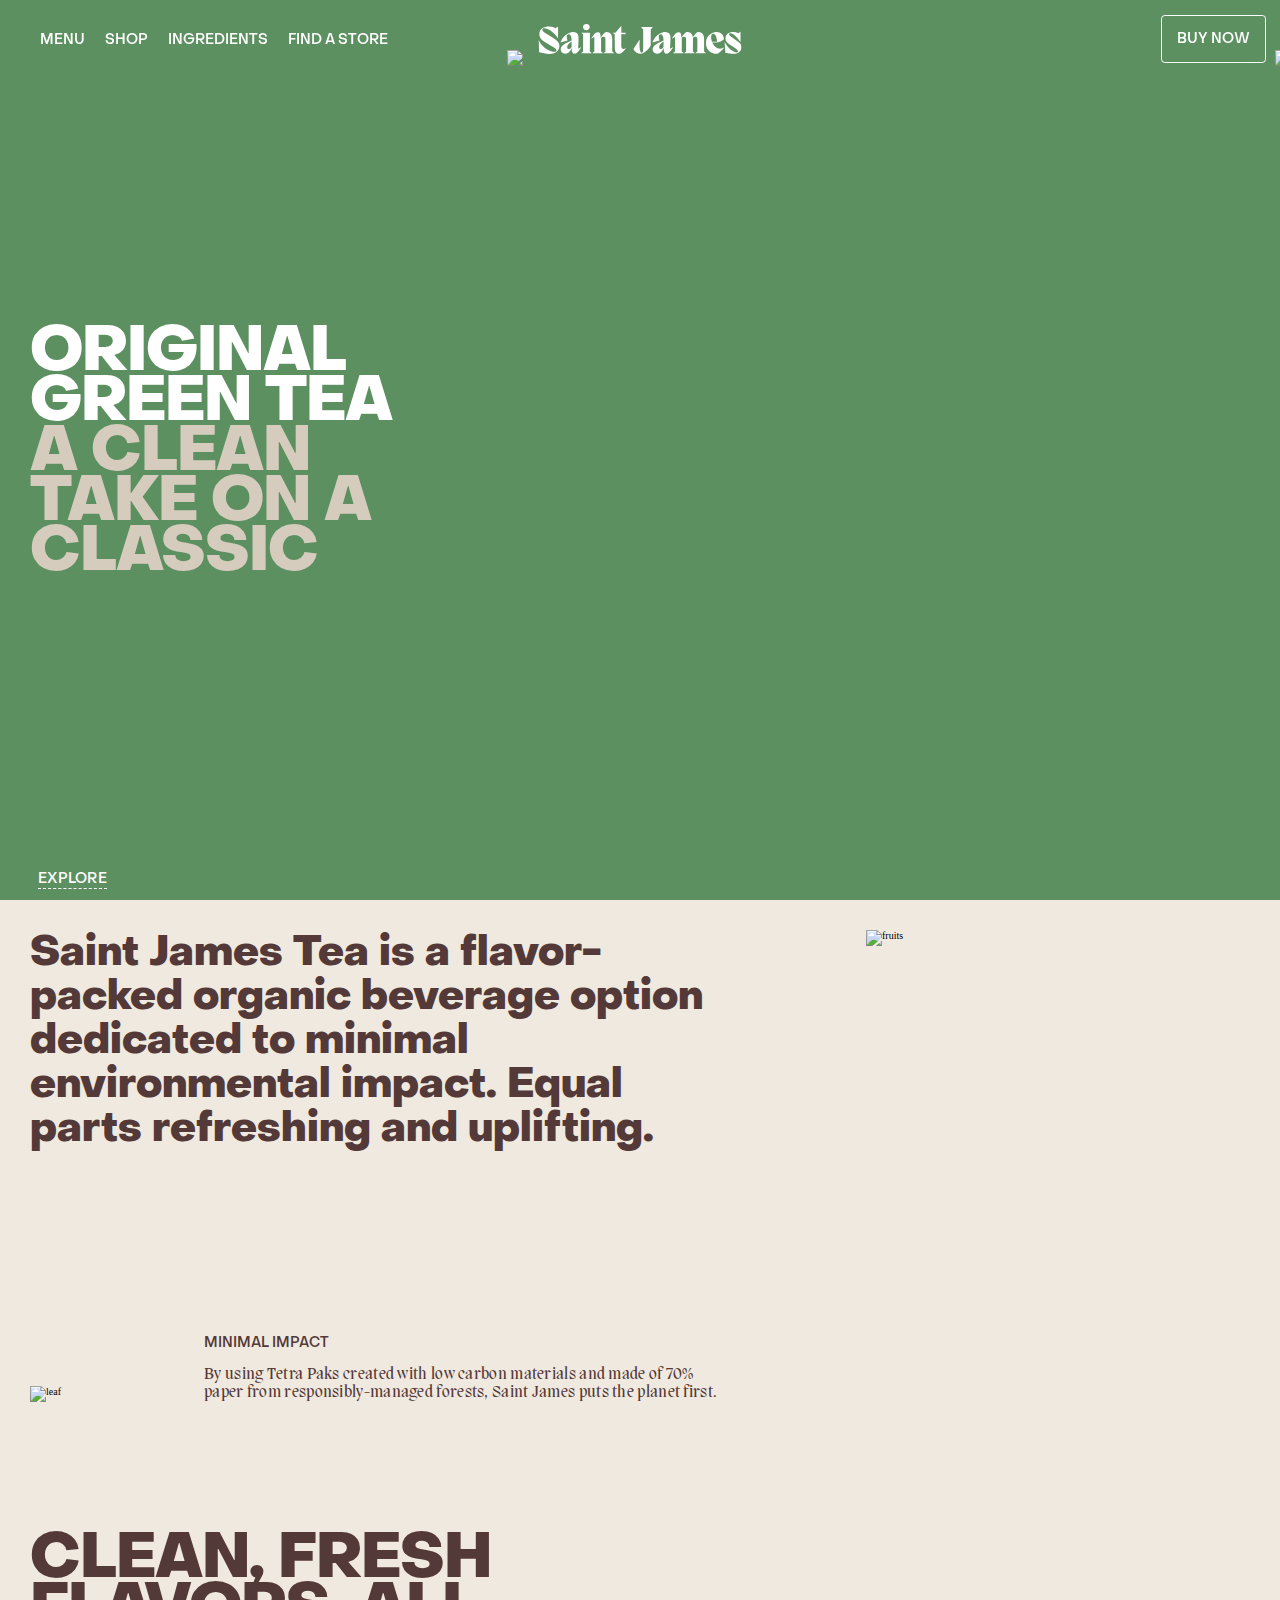
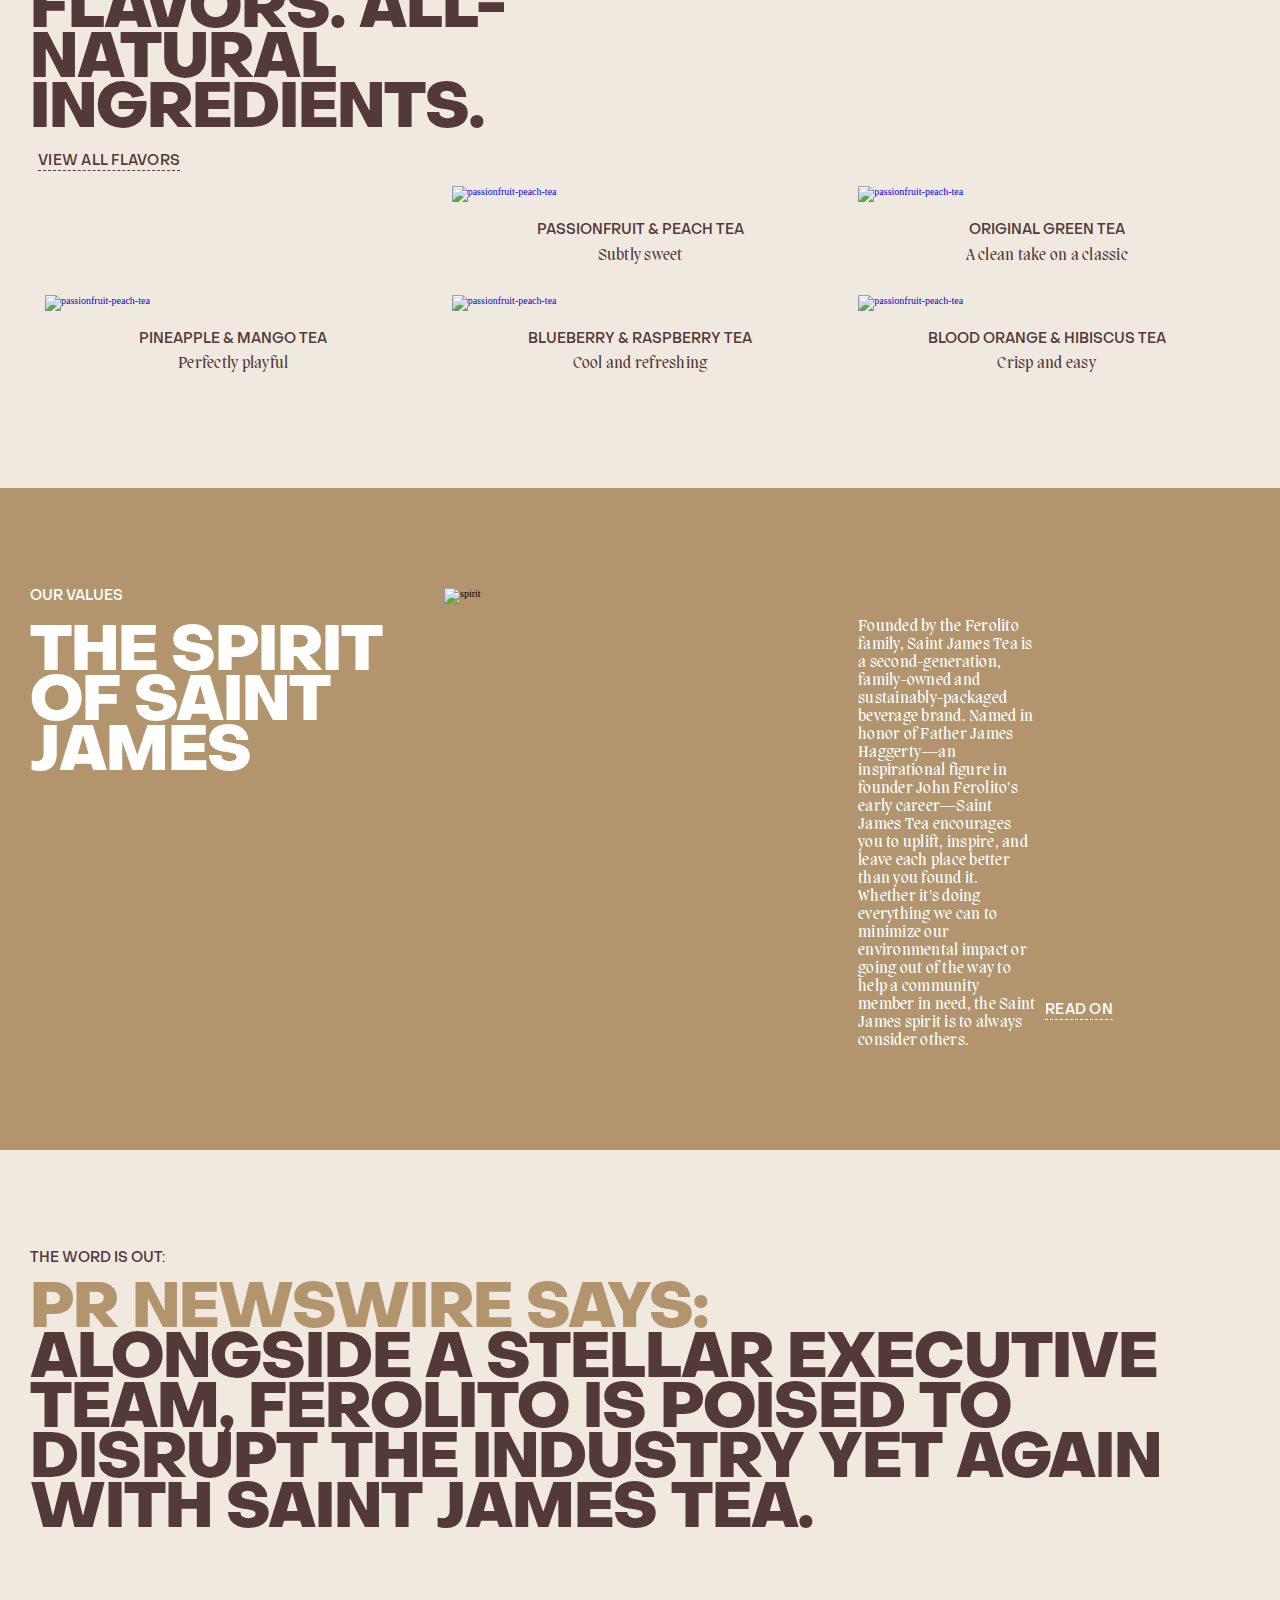
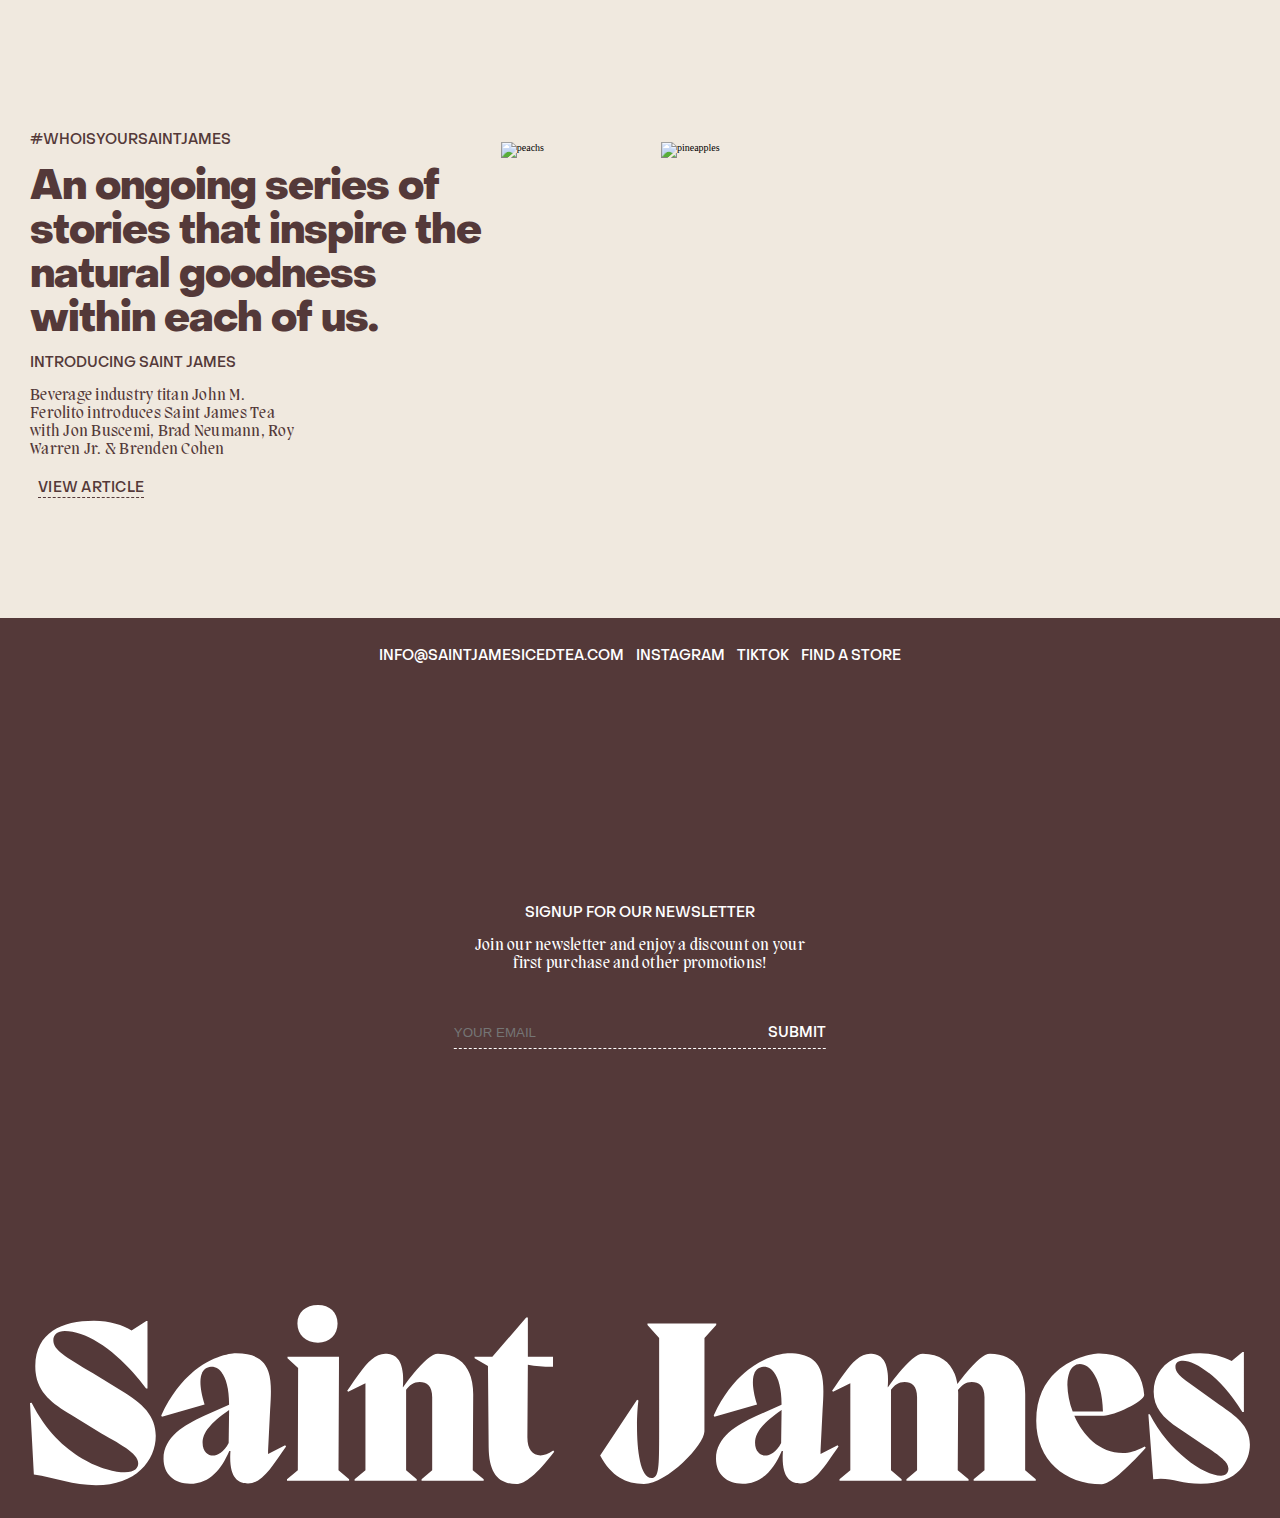
==== commit b059ced9: "feat(230831): 반응형 메뉴" ====
--- a/saint-james-iced-teas/index.html
+++ b/saint-james-iced-teas/index.html
@@ -15,7 +15,8 @@
     <script defer src="./js/index.js"></script>
   </head>
   <body>
-    <header class="container">
+    <!-- Web header -->
+    <header class="container web-header">
       <div class="nav">
         <ul class="menu">
           <li><a href="#">MENU</a></li>
@@ -78,6 +79,187 @@
         </a>
       </div>
     </header>
+    <!-- mobile header -->
+    <header class="container mo-header">
+      <div class="nav">
+        <a class="main-logo" href="#">
+          <svg
+            xmlns="http://www.w3.org/2000/svg"
+            viewBox="0 0 203 30"
+            aria-labelledby="logo-"
+            class="icon"
+          >
+            <title id="logo-">Logo</title>
+            <path
+              d="M15.0903 14.1709C18.8151 16.3826 20.9265 18.4711 20.9265 21.7538C20.9265 25.896 17.6247 30.0003 10.9802 30.0003C7.25537 30.0003 4.10699 28.7365 0.642203 28.2215L0 16.3036L0.269409 16.2625C4.91523 25.558 12.8629 27.8423 15.7795 27.8423C17.5087 27.8423 18.0069 27.0682 18.0069 26.332C18.0069 24.588 14.8585 23.1188 11.212 20.9608L6.75727 18.212C3.53371 16.2752 0.80511 14.3005 0.883428 10.0793C0.958613 4.58166 5.29743 2.60693 10.6356 2.60693C13.3234 2.60693 15.4725 3.34311 16.901 4.2341L19.3571 2.68276H19.5513V13.9024H19.3195C14.9807 8.0161 9.6425 4.33521 5.80492 4.33521C4.53617 4.33521 3.88457 4.96712 3.88457 5.84548C3.88457 7.47265 5.7642 8.51846 10.4883 11.3463L15.0903 14.1709Z"
+              fill="#fff"
+            ></path>
+            <path
+              d="M33.0593 22.9636L33.1345 17.4628C29.9485 19.6745 28.7205 21.2543 28.7205 22.9226C28.7205 24.5023 29.7167 25.0553 30.409 25.0553C31.1765 25.0553 32.2886 24.4739 33.0593 22.9636ZM42.4574 23.3491L42.6109 23.545C40.2677 26.8752 38.6543 29.6998 36.2734 29.6998C34.469 29.6998 33.0499 28.5782 33.3569 24.278H33.1658C31.9127 27.1437 30.055 29.7409 26.6372 29.7409C24.0277 29.7409 22.2201 28.1895 22.2201 25.5955C22.2201 21.9557 25.6661 19.981 28.9022 18.4707L33.1251 16.6129C33.1658 12.6603 31.9346 10.1832 30.0926 10.2938C28.5262 10.4486 27.6741 12.0758 29.0557 16.5655L21.9538 18.5813L21.8379 18.3854C26.3678 8.4739 33.6639 8.04736 34.2779 8.04736C40.3836 8.04736 40.3053 12.0758 39.9607 17.3807L39.6161 24.2338V24.8151L42.4574 23.3491Z"
+              fill="#fff"
+            ></path>
+            <path
+              d="M44.5011 3.09636C44.5011 1.23854 45.8858 0 47.9189 0C49.8769 0 51.1832 1.23854 51.1832 3.09636C51.1832 4.95418 49.8769 6.27171 47.9189 6.27171C45.8858 6.27171 44.5011 5.00789 44.5011 3.09636ZM44.6171 10.4929L42.8502 8.86572V8.62559H51.415V10.4834L51.3367 27.485L53.1036 28.9953V29.2259H42.7656V28.9953L44.5701 27.485L44.6171 10.4929Z"
+              fill="#fff"
+            ></path>
+            <path
+              d="M73.6811 27.4946L75.4981 29.0049V29.2356H65.1602V29.0049L66.927 27.4946V15.3335C66.927 13.3967 66.006 12.8059 64.8531 12.8059C63.8569 12.8059 63.127 13.3493 62.5882 14.1234V27.4852L64.355 28.9954V29.2261H54.0171V28.9954L55.8215 27.4852V13.0112L52.9426 14.4425L52.7891 14.2498C55.1292 10.9575 56.7801 8.12971 59.1234 8.12971C60.9655 8.12971 62.3877 9.25451 62.0431 13.6684H62.0807C64.6527 10.1076 66.6482 8.0918 67.8794 8.0918C72.1398 8.0918 73.7532 11.1503 73.7532 14.8691L73.6811 27.4946Z"
+              fill="#fff"
+            ></path>
+            <path
+              d="M87.2369 24.4233C84.3956 28.1421 82.3593 29.7945 80.9715 29.7945C77.9014 29.7945 76.3633 27.9367 76.3257 23.6776L76.2098 10.161L73.9824 8.84348V8.62547H76.9397L82.5786 2.08203H82.848V8.62547H87.0333V10.2906C85.6305 10.3078 84.2292 10.1914 82.848 9.94301L82.7697 22.0252C82.7697 24.0378 83.6155 25.0457 84.9626 25.0457C85.5891 25.0457 86.2157 24.8119 87.0741 24.2305L87.2369 24.4233Z"
+              fill="#fff"
+            ></path>
+            <path
+              d="M112.232 21.0267C112.232 23.311 105.967 29.7787 102.17 29.7787C99.175 29.7787 96.7566 28.5401 94.877 25.0551L101.02 15.7597L101.249 15.8766C100.788 19.2068 100.751 28.8087 103.442 28.8087C104.67 28.8087 104.695 27.0678 104.695 21.1025V5.49746L102.753 3.33V3.09619H114.196V3.33L112.238 5.49746L112.232 21.0267Z"
+              fill="#fff"
+            ></path>
+            <path
+              d="M124.995 22.9636L125.07 17.4628C121.884 19.6745 120.656 21.2543 120.656 22.9226C120.656 24.5023 121.655 25.0553 122.345 25.0553C123.112 25.0553 124.224 24.4739 124.995 22.9636ZM134.393 23.3491L134.546 23.545C132.203 26.8752 130.59 29.6998 128.209 29.6998C126.405 29.6998 124.985 28.5782 125.292 24.278H125.101C123.833 27.1437 121.991 29.7409 118.573 29.7409C115.963 29.7409 114.156 28.1895 114.156 25.5955C114.156 21.9557 117.602 19.981 120.838 18.4707L125.061 16.6129C125.101 12.6603 123.87 10.1832 122.028 10.2938C120.462 10.4486 119.61 12.0758 120.991 16.5655L113.889 18.5813L113.773 18.3854C118.303 8.4739 125.599 8.04736 126.213 8.04736C132.319 8.04736 132.241 12.0758 131.896 17.3807L131.552 24.2338V24.8151L134.393 23.3491Z"
+              fill="#fff"
+            ></path>
+            <path
+              d="M165.603 27.4946L167.369 29.0049V29.2356H157.031V29.0049L158.836 27.4946V15.3335C158.836 13.3967 157.877 12.8059 156.724 12.8059C155.725 12.8059 154.995 13.3872 154.419 14.1613C154.453 14.3924 154.466 14.6261 154.459 14.8596L154.381 27.4978L156.186 29.0081V29.2387H145.848V29.0081L147.615 27.4978V15.3335C147.615 13.3967 146.693 12.8059 145.541 12.8059C144.544 12.8059 143.815 13.3493 143.276 14.1234V27.4852L145.043 28.9954V29.2261H134.705V28.9954L136.509 27.4852V13.0112L133.63 14.4425L133.477 14.2498C135.817 10.9575 137.468 8.12971 139.811 8.12971C141.653 8.12971 143.075 9.25451 142.731 13.6684H142.768C145.34 10.1076 147.336 8.0918 148.567 8.0918C152.176 8.0918 153.864 10.2624 154.325 13.166C156.706 9.94962 158.585 8.0918 159.738 8.0918C164.039 8.0918 165.612 11.1503 165.612 14.8691L165.603 27.4946Z"
+              fill="#fff"
+            ></path>
+            <path
+              d="M172.629 13.2828C172.662 14.8075 172.961 16.3145 173.512 17.7346H178.543C178.465 13.2417 176.814 9.8357 174.703 9.8357C173.591 9.8357 172.629 10.9573 172.629 13.2828ZM185.683 23.7377C182.422 27.3396 179.655 29.8167 178.349 29.8167C172.206 29.8167 167.447 25.7883 167.447 19.2449C167.447 10.0663 175.815 8.05371 177.967 8.05371C182.804 8.05371 185.106 11.1122 185.417 14.9858C185.417 16.0695 180.307 18.4329 178.697 18.4329H173.782C175.201 21.684 177.929 24.6287 181.883 24.6287C182.957 24.6287 183.957 24.357 185.492 23.545L185.683 23.7377Z"
+              fill="#fff"
+            ></path>
+            <path
+              d="M197.931 16.6126C200.657 18.5084 203 20.0882 203 23.194C203 25.9049 201.196 29.7406 194.821 29.7406C191.253 29.7406 189.677 28.54 186.914 29.0044L186.105 18.1987H186.337C189.486 24.3567 195.322 28.4231 198.201 28.4231C198.852 28.4231 199.429 28.0755 199.429 27.2224C199.429 26.3694 198.699 25.5194 195.704 23.5826L191.212 20.5621C188.449 18.7422 186.989 16.9981 186.989 14.442C186.989 10.5716 190.1 8.01549 194.592 8.01549C196.465 7.99111 198.314 8.4443 199.968 9.33302L201.772 7.82275H202.001V17.788H201.747C198.022 11.7848 193.837 9.2572 191.879 9.2572C191.149 9.2572 190.61 9.491 190.61 10.303C190.61 11.194 191.456 12.006 193.069 13.0897L197.931 16.6126Z"
+              fill="#fff"
+            ></path>
+          </svg>
+        </a>
+        <span class="mo-nav-icon open-icon">
+          <i class="fa-solid fa-bars" style="color: #ffffff"></i>
+        </span>
+      </div>
+    </header>
+    <!-- 모바일 슬라이드 메뉴 -->
+    <div class="back-drop hide"></div>
+    <div class="mo-nav slide-to-side">
+      <div class="mo-inner">
+        <nav class="mo-nav-icon close-icon">
+          <a class="sub-logo" href="#">
+            <svg
+              xmlns="http://www.w3.org/2000/svg"
+              viewBox="0 0 203 30"
+              aria-labelledby="sub-logo"
+              class="icon"
+            >
+              <title id="sub-logo">Logo</title>
+              <path
+                d="M15.0903 14.1709C18.8151 16.3826 20.9265 18.4711 20.9265 21.7538C20.9265 25.896 17.6247 30.0003 10.9802 30.0003C7.25537 30.0003 4.10699 28.7365 0.642203 28.2215L0 16.3036L0.269409 16.2625C4.91523 25.558 12.8629 27.8423 15.7795 27.8423C17.5087 27.8423 18.0069 27.0682 18.0069 26.332C18.0069 24.588 14.8585 23.1188 11.212 20.9608L6.75727 18.212C3.53371 16.2752 0.80511 14.3005 0.883428 10.0793C0.958613 4.58166 5.29743 2.60693 10.6356 2.60693C13.3234 2.60693 15.4725 3.34311 16.901 4.2341L19.3571 2.68276H19.5513V13.9024H19.3195C14.9807 8.0161 9.6425 4.33521 5.80492 4.33521C4.53617 4.33521 3.88457 4.96712 3.88457 5.84548C3.88457 7.47265 5.7642 8.51846 10.4883 11.3463L15.0903 14.1709Z"
+                fill="#fff"
+              ></path>
+              <path
+                d="M33.0593 22.9636L33.1345 17.4628C29.9485 19.6745 28.7205 21.2543 28.7205 22.9226C28.7205 24.5023 29.7167 25.0553 30.409 25.0553C31.1765 25.0553 32.2886 24.4739 33.0593 22.9636ZM42.4574 23.3491L42.6109 23.545C40.2677 26.8752 38.6543 29.6998 36.2734 29.6998C34.469 29.6998 33.0499 28.5782 33.3569 24.278H33.1658C31.9127 27.1437 30.055 29.7409 26.6372 29.7409C24.0277 29.7409 22.2201 28.1895 22.2201 25.5955C22.2201 21.9557 25.6661 19.981 28.9022 18.4707L33.1251 16.6129C33.1658 12.6603 31.9346 10.1832 30.0926 10.2938C28.5262 10.4486 27.6741 12.0758 29.0557 16.5655L21.9538 18.5813L21.8379 18.3854C26.3678 8.4739 33.6639 8.04736 34.2779 8.04736C40.3836 8.04736 40.3053 12.0758 39.9607 17.3807L39.6161 24.2338V24.8151L42.4574 23.3491Z"
+                fill="#fff"
+              ></path>
+              <path
+                d="M44.5011 3.09636C44.5011 1.23854 45.8858 0 47.9189 0C49.8769 0 51.1832 1.23854 51.1832 3.09636C51.1832 4.95418 49.8769 6.27171 47.9189 6.27171C45.8858 6.27171 44.5011 5.00789 44.5011 3.09636ZM44.6171 10.4929L42.8502 8.86572V8.62559H51.415V10.4834L51.3367 27.485L53.1036 28.9953V29.2259H42.7656V28.9953L44.5701 27.485L44.6171 10.4929Z"
+                fill="#fff"
+              ></path>
+              <path
+                d="M73.6811 27.4946L75.4981 29.0049V29.2356H65.1602V29.0049L66.927 27.4946V15.3335C66.927 13.3967 66.006 12.8059 64.8531 12.8059C63.8569 12.8059 63.127 13.3493 62.5882 14.1234V27.4852L64.355 28.9954V29.2261H54.0171V28.9954L55.8215 27.4852V13.0112L52.9426 14.4425L52.7891 14.2498C55.1292 10.9575 56.7801 8.12971 59.1234 8.12971C60.9655 8.12971 62.3877 9.25451 62.0431 13.6684H62.0807C64.6527 10.1076 66.6482 8.0918 67.8794 8.0918C72.1398 8.0918 73.7532 11.1503 73.7532 14.8691L73.6811 27.4946Z"
+                fill="#fff"
+              ></path>
+              <path
+                d="M87.2369 24.4233C84.3956 28.1421 82.3593 29.7945 80.9715 29.7945C77.9014 29.7945 76.3633 27.9367 76.3257 23.6776L76.2098 10.161L73.9824 8.84348V8.62547H76.9397L82.5786 2.08203H82.848V8.62547H87.0333V10.2906C85.6305 10.3078 84.2292 10.1914 82.848 9.94301L82.7697 22.0252C82.7697 24.0378 83.6155 25.0457 84.9626 25.0457C85.5891 25.0457 86.2157 24.8119 87.0741 24.2305L87.2369 24.4233Z"
+                fill="#fff"
+              ></path>
+              <path
+                d="M112.232 21.0267C112.232 23.311 105.967 29.7787 102.17 29.7787C99.175 29.7787 96.7566 28.5401 94.877 25.0551L101.02 15.7597L101.249 15.8766C100.788 19.2068 100.751 28.8087 103.442 28.8087C104.67 28.8087 104.695 27.0678 104.695 21.1025V5.49746L102.753 3.33V3.09619H114.196V3.33L112.238 5.49746L112.232 21.0267Z"
+                fill="#fff"
+              ></path>
+              <path
+                d="M124.995 22.9636L125.07 17.4628C121.884 19.6745 120.656 21.2543 120.656 22.9226C120.656 24.5023 121.655 25.0553 122.345 25.0553C123.112 25.0553 124.224 24.4739 124.995 22.9636ZM134.393 23.3491L134.546 23.545C132.203 26.8752 130.59 29.6998 128.209 29.6998C126.405 29.6998 124.985 28.5782 125.292 24.278H125.101C123.833 27.1437 121.991 29.7409 118.573 29.7409C115.963 29.7409 114.156 28.1895 114.156 25.5955C114.156 21.9557 117.602 19.981 120.838 18.4707L125.061 16.6129C125.101 12.6603 123.87 10.1832 122.028 10.2938C120.462 10.4486 119.61 12.0758 120.991 16.5655L113.889 18.5813L113.773 18.3854C118.303 8.4739 125.599 8.04736 126.213 8.04736C132.319 8.04736 132.241 12.0758 131.896 17.3807L131.552 24.2338V24.8151L134.393 23.3491Z"
+                fill="#fff"
+              ></path>
+              <path
+                d="M165.603 27.4946L167.369 29.0049V29.2356H157.031V29.0049L158.836 27.4946V15.3335C158.836 13.3967 157.877 12.8059 156.724 12.8059C155.725 12.8059 154.995 13.3872 154.419 14.1613C154.453 14.3924 154.466 14.6261 154.459 14.8596L154.381 27.4978L156.186 29.0081V29.2387H145.848V29.0081L147.615 27.4978V15.3335C147.615 13.3967 146.693 12.8059 145.541 12.8059C144.544 12.8059 143.815 13.3493 143.276 14.1234V27.4852L145.043 28.9954V29.2261H134.705V28.9954L136.509 27.4852V13.0112L133.63 14.4425L133.477 14.2498C135.817 10.9575 137.468 8.12971 139.811 8.12971C141.653 8.12971 143.075 9.25451 142.731 13.6684H142.768C145.34 10.1076 147.336 8.0918 148.567 8.0918C152.176 8.0918 153.864 10.2624 154.325 13.166C156.706 9.94962 158.585 8.0918 159.738 8.0918C164.039 8.0918 165.612 11.1503 165.612 14.8691L165.603 27.4946Z"
+                fill="#fff"
+              ></path>
+              <path
+                d="M172.629 13.2828C172.662 14.8075 172.961 16.3145 173.512 17.7346H178.543C178.465 13.2417 176.814 9.8357 174.703 9.8357C173.591 9.8357 172.629 10.9573 172.629 13.2828ZM185.683 23.7377C182.422 27.3396 179.655 29.8167 178.349 29.8167C172.206 29.8167 167.447 25.7883 167.447 19.2449C167.447 10.0663 175.815 8.05371 177.967 8.05371C182.804 8.05371 185.106 11.1122 185.417 14.9858C185.417 16.0695 180.307 18.4329 178.697 18.4329H173.782C175.201 21.684 177.929 24.6287 181.883 24.6287C182.957 24.6287 183.957 24.357 185.492 23.545L185.683 23.7377Z"
+                fill="#fff"
+              ></path>
+              <path
+                d="M197.931 16.6126C200.657 18.5084 203 20.0882 203 23.194C203 25.9049 201.196 29.7406 194.821 29.7406C191.253 29.7406 189.677 28.54 186.914 29.0044L186.105 18.1987H186.337C189.486 24.3567 195.322 28.4231 198.201 28.4231C198.852 28.4231 199.429 28.0755 199.429 27.2224C199.429 26.3694 198.699 25.5194 195.704 23.5826L191.212 20.5621C188.449 18.7422 186.989 16.9981 186.989 14.442C186.989 10.5716 190.1 8.01549 194.592 8.01549C196.465 7.99111 198.314 8.4443 199.968 9.33302L201.772 7.82275H202.001V17.788H201.747C198.022 11.7848 193.837 9.2572 191.879 9.2572C191.149 9.2572 190.61 9.491 190.61 10.303C190.61 11.194 191.456 12.006 193.069 13.0897L197.931 16.6126Z"
+                fill="#fff"
+              ></path>
+            </svg>
+          </a>
+          <i class="fa-solid fa-xmark" style="color: #ffffff"></i>
+        </nav>
+        <div class="mo-menu">
+          <ul class="main-menu">
+            <li>
+              <a href="./"><h2>Shop</h2></a>
+            </li>
+            <li>
+              <a href="./"><h2>Press</h2></a>
+            </li>
+            <li>
+              <a href="./"><h2>Ingredients</h2></a>
+            </li>
+          </ul>
+          <ul class="sub-menu">
+            <li>
+              <a href="./"><h4>Our values</h4></a>
+            </li>
+            <li>
+              <a href="./"><h4>Find a store</h4></a>
+            </li>
+            <li>
+              <a href="./"><h4>Instagram</h4></a>
+            </li>
+            <li>
+              <a href="./"><h4>Tiktok</h4></a>
+            </li>
+          </ul>
+        </div>
+        <div class="mo-image-menu">
+          <div class="menu-image">
+            <a href="./">
+              <img src="./images/s3.png" alt="passion-peach-tea" />
+              <h4>PASSION FRUIT & PEACH TEA</h4>
+            </a>
+          </div>
+          <div class="menu-image">
+            <a href="./">
+              <img src="./images/s4.png" alt="original-green-tea" />
+              <h4>ORIGINAL GREEN TEA</h4>
+            </a>
+          </div>
+          <div class="menu-image">
+            <a href="./">
+              <img src="./images/s5.png" alt="pineapple-mango-tea" />
+              <h4>PINEAPPLE & MANGO TEA</h4>
+            </a>
+          </div>
+          <div class="menu-image">
+            <a href="./">
+              <img src="./images/s6.png" alt="blueberry-rasberry-tea" />
+              <h4>BLUEBERRY & RASPBERRY TEA</h4>
+            </a>
+          </div>
+          <div class="menu-image">
+            <a href="./">
+              <img src="./images/s7.png" alt="orange-hibiscus-tea" />
+              <h4>BLOOD ORANGE & HIBISCUS TEA</h4>
+            </a>
+          </div>
+        </div>
+      </div>
+      <div class="mo-buy-btn">
+        <a href="./" class="buy-btn">
+          <h4>BUY NOW</h4>
+        </a>
+      </div>
+    </div>
     <main class="container">
       <section id="main-section">
         <!-- 메인화면 왼쪽 텍스트 z-index -->
@@ -112,9 +294,9 @@
             </li>
           </ul>
         </div>
-        <!-- 마우스 커서 -->
-        <!-- <div class="pointer"></div> -->
-      </section>
+      </section>
+
+      <!-- 섹션 1 웹 -->
       <section id="section1">
         <div class="sec1-left">
           <div class="sec1-left-1">
@@ -164,28 +346,6 @@
             </p>
           </div>
         </div>
-        <!-- <div class="sec1-left-1">
-            <h2>
-              Saint James Tea is a flavor-packed organic beverage option
-              dedicated to minimal environmental impact. Equal parts refreshing
-              and uplifting.
-            </h2>
-          </div>
-          <div class="sec1-left-2">
-            <img src="./images/s2.png" alt="leaf" />
-            <div class="sec1-text">
-              <h4>MINIMAL IMPACT</h4>
-              <p>
-                By using Tetra Paks created with low carbon materials and made
-                of 70% paper from responsibly-managed forests, Saint James puts
-                the planet first.
-              </p>
-            </div>
-          </div>
-        </div>
-        <div class="sec1-right">
-          <img src="./images/s1.png" alt="fruits" />
-        </div> -->
       </section>
 
       <section id="section2">
@@ -274,7 +434,7 @@
             brand. Named in honor of Father James Haggerty—an inspirational
             figure in founder John Ferolito's early career—Saint James Tea
             encourages you to uplift, inspire, and leave each place better than
-            you found it. Whether it’s doing everything we can to minimize our
+            you found it. Whether it's doing everything we can to minimize our
             environmental impact or going out of the way to help a community
             member in need, the Saint James spirit is to always consider others.
           </p>
@@ -294,6 +454,8 @@
           INDUSTRY YET AGAIN WITH SAINT JAMES TEA.
         </h1>
       </section>
+
+      <!-- 섹션5 웹  -->
       <section id="section5">
         <div class="sec5-text">
           <div class="sec5-text-top">
@@ -321,6 +483,32 @@
           <img src="./images/s9.png" alt="pineapples" id="sec5-img2" />
         </div>
       </section>
+
+      <!-- 섹션5 모바일 -->
+      <section id="mo-section5">
+        <div class="mo-sec5-top">
+          <h4>#WHOISYOURSAINTJAMES</h4>
+          <h2>
+            An ongoing series of stories that inspire the natural goodness
+            within each of us.
+          </h2>
+        </div>
+        <div class="mo-sec5-img">
+          <img src="./images/s9.png" alt="pineapples" />
+        </div>
+        <div class="mo-sec5-bottom">
+          <img src="./images/s10.png" alt="peachs" />
+          <div class="mo-sec5-text">
+            <h4>INTRODUCING SAINT JAMES</h4>
+            <a href="#">
+              <p>
+                <i class="fa-solid fa-arrow-right"></i><span>VIEW ARTICLE</span>
+              </p>
+            </a>
+          </div>
+        </div>
+      </section>
+
       <section id="footer">
         <div class="sec6-top">
           <ul>
@@ -338,16 +526,32 @@
             </li>
           </ul>
         </div>
-        <div class="sec6-middle">
-          <h4>SIGNUP FOR OUR NEWSLETTER</h4>
-          <p>
-            Join our newsletter and enjoy a discount on your first purchase and
-            other promotions!
-          </p>
-        </div>
-        <div class="sec6-input">
-          <input type="text" placeholder="YOUR EMAIL" />
-          <button type="submit">SUBMIT</button>
+        <div class="web-footer-middle">
+          <div class="sec6-middle">
+            <h4>SIGNUP FOR OUR NEWSLETTER</h4>
+            <p>
+              Join our newsletter and enjoy a discount on your first purchase
+              and other promotions!
+            </p>
+          </div>
+          <div class="sec6-input">
+            <input type="text" placeholder="YOUR EMAIL" />
+            <button type="submit">SUBMIT</button>
+          </div>
+        </div>
+
+        <div class="mo-footer-middle">
+          <div class="sec6-middle">
+            <h4>SIGNUP FOR OUR NEWSLETTER</h4>
+            <p>
+              Join our newsletter and enjoy a discount on your first purchase
+              and other promotions!
+            </p>
+          </div>
+          <div class="sec6-input">
+            <input type="text" placeholder="YOUR EMAIL" />
+            <button type="submit">SUBMIT</button>
+          </div>
         </div>
         <div class="sec6-bottom">
           <svg
--- a/saint-james-iced-teas/css/style.css
+++ b/saint-james-iced-teas/css/style.css
@@ -16,6 +16,7 @@
 
 html {
   font-size: 10px;
+  word-wrap: break-word;
 }
 
 * {
@@ -74,31 +75,11 @@
   height: auto;
   display: block;
 }
-/* #tooltip .circle {
-  position: fixed;
-  top: 0;
-  left: 0;
-  width: 100px;
-  height: 100px;
-  border-radius: 50%;
-  background-color: transparent;
-  border: 1px #ffffff dashed;
-  transform: translate(-50%, -50%);
-  transition: all 0.01s linear;
-  cursor: default;
-}
-
-#tooltip .circle h4 {
-  color: #ffffff;
-  font-size: 1.4rem;
-  font-weight: 100;
-  font-family: "PPObjectSans-Medium", sans-serif;
-} */
 
 header {
   width: 100%;
   height: 78px;
-  z-index: 9999;
+  z-index: 99;
   position: fixed;
   top: 0;
 }
@@ -109,8 +90,6 @@
   justify-content: space-between;
   align-items: center;
   padding: 0;
-  /* backdrop-filter: blur(25px);
-  background-color: rgba(84, 57, 57, 0.25); */
   transition: all 0.15s;
 }
 
@@ -162,6 +141,186 @@
 header .nav .nav-btn:hover {
   transition: all 0.15s linear;
   scale: 1.05;
+}
+
+/* 모바일 헤더 css */
+.mo-header {
+  display: none;
+}
+
+.mo-header .nav {
+  padding: 0 15px;
+  flex-direction: row-reverse;
+}
+
+.mo-header .nav span {
+  cursor: pointer;
+}
+
+.mo-header .nav span i {
+  font-size: 2.4rem;
+}
+
+/* 모바일 슬라이드 메뉴 */
+.back-drop {
+  width: 100%;
+  background: #0000004f;
+  backdrop-filter: blur(15px);
+  position: absolute;
+  z-index: 99;
+  transition: transform 0.5s ease-in-out;
+  /* transition: all 0.5s ease-in-out; */
+}
+
+.mo-nav {
+  width: 100%;
+  height: 100%;
+  max-width: 480px;
+  max-height: 100%;
+  background: rgb(84 57 57);
+  position: fixed;
+  top: 0;
+  z-index: 9999;
+  overflow-x: hidden;
+  overflow-y: scroll;
+  transition: transform 0.5s ease-in-out;
+}
+
+.mo-nav nav {
+  display: flex;
+  justify-content: space-between;
+  align-items: center;
+}
+
+.mo-nav nav .sub-logo {
+  width: 16rem;
+  height: 2rem;
+}
+
+.mo-nav nav .sub-logo a {
+  color: #ffffff;
+}
+
+.mo-nav nav i {
+  font-size: 2.4rem;
+  cursor: pointer;
+}
+
+.hide {
+  visibility: hidden;
+  opacity: 0;
+}
+
+.show {
+  visibility: visible;
+  opacity: 1;
+}
+
+.slide-to-main {
+  transform: translateX(0%) translateZ(0px);
+}
+
+.slide-to-side {
+  transform: translateX(-100%) translateZ(0px);
+}
+
+.opacity-0 {
+  opacity: 0;
+}
+
+.opacity-1 {
+  opacity: 1;
+}
+
+.mo-nav .mo-inner {
+  padding: 30px 30px 0;
+}
+
+.mo-nav .mo-inner .mo-menu {
+  width: 100%;
+  display: flex;
+  margin-top: 15px;
+  margin-bottom: 15px;
+}
+
+.mo-nav .mo-inner .mo-menu .main-menu {
+  width: 100%;
+  padding-right: 15px;
+}
+
+.mo-nav .mo-inner .mo-menu .main-menu li {
+  height: 2.7rem;
+}
+
+.mo-nav .mo-inner .mo-menu .main-menu li h2 {
+  color: #ffffff;
+  padding: 0;
+}
+
+.mo-nav .mo-inner .mo-menu .sub-menu {
+  width: 100%;
+}
+
+.mo-nav .mo-inner .mo-menu .sub-menu li {
+  text-transform: uppercase;
+}
+
+.mo-nav .mo-inner .mo-menu .sub-menu li h4 {
+  color: #ffffff;
+}
+
+.mo-nav .mo-inner .mo-image-menu {
+  width: 100%;
+  display: flex;
+  flex-wrap: wrap;
+}
+
+.mo-nav .mo-inner .mo-image-menu .menu-image {
+  width: 50%;
+  margin-bottom: 30px;
+}
+
+.mo-nav .mo-inner .mo-image-menu .menu-image:nth-child(odd) {
+  padding: 0 15px 0 0;
+}
+
+.mo-nav .mo-inner .mo-image-menu .menu-image:nth-child(even) {
+  padding: 0 0 0 15px;
+}
+
+.mo-nav .mo-inner .mo-image-menu .menu-image img {
+  width: 100%;
+}
+
+.mo-nav .mo-inner .mo-image-menu .menu-image h4 {
+  padding-top: 15px;
+  color: #ffffff;
+}
+
+.mo-nav .mo-buy-btn {
+  width: 100%;
+  height: 100px;
+  background: linear-gradient(0, #543939 80%, transparent 100%);
+  position: sticky;
+  bottom: 0;
+  display: flex;
+  flex-wrap: wrap;
+  flex-direction: column;
+  justify-content: center;
+}
+
+.mo-nav .mo-buy-btn:hover {
+  transition: all 0.15s linear;
+  scale: 1.05;
+}
+
+.mo-nav .mo-buy-btn .buy-btn h4 {
+  border: 1px solid #ffffff;
+  padding: 1.5rem;
+  border-radius: 0.375rem;
+  margin: 0 30px;
+  color: #ffffff;
+  text-align: center;
 }
 
 main {
@@ -205,19 +364,11 @@
 
 #main-section .main-text .main-title .white-text {
   color: #ffffff;
-  /* transition: 0.5s ease-out; */
 }
 
 #main-section .main-text .main-title .grey-text {
   color: #d5ccbe;
-  /* transition: 0.5s ease-out; */
-}
-
-/* #main-section .main-text .main-more {
-  display: flex;
-  align-items: end;
-  margin-bottom: 30px;
-} */
+}
 
 #main-section .main-text .main-more a p i {
   color: #ffffff;
@@ -251,6 +402,9 @@
   position: absolute;
   left: 0;
   top: 0;
+  height: 100%;
+  display: flex;
+  align-items: center;
 }
 
 /* 바뀌는 과정이 보이도록 움직이게 하는 효과 */
@@ -259,12 +413,15 @@
 }
 
 .slides li {
-  width: 30vw;
+  width: 35vw;
   float: left;
+  padding: 20px;
+  height: 100%;
 }
 
 .slides li img {
-  width: 100%;
+  width: auto;
+  height: 100%;
 }
 
 .slides li:not(:last-child) {
@@ -352,10 +509,7 @@
 }
 
 #mo-section1 .mo-sec1-img {
-  padding: 30px 0px 30px 150px;
-}
-
-#mo-section1 .mo-sec1-img img {
+  padding: 30px 0px 30px 100px;
 }
 
 #mo-section1 .mo-sec1-bottom {
@@ -387,6 +541,10 @@
 
 #section2 .sec2-title1 {
   width: 60vw;
+}
+
+#section2 .sec2-title1 a p {
+  margin-top: 20px;
 }
 
 #section2 .sec2-title1 a p i {
@@ -490,9 +648,9 @@
 #section3 .sec3-title {
   width: 30vw;
   margin-right: 30px;
-  display: flex;
+  /* display: flex;
   flex-wrap: wrap;
-  align-content: center;
+  align-content: center; */
 }
 
 #section3 .sec3-title h4 {
@@ -520,12 +678,8 @@
 }
 
 #section3 .sec3-content .sec3-textarea {
-  font-family: "Migra-Medium", sans-serif;
-  font-size: 1.6rem;
   text-align: left;
   color: #ffffff;
-  font-weight: 100;
-  margin: 0;
 }
 
 #section3 .sec3-more {
@@ -658,12 +812,76 @@
   width: 32vw;
 }
 
+/* mobile section5 인 경우*/
+#mo-section5 {
+  width: 100%;
+  display: none;
+  background-color: #f0e9df;
+  padding: 100px 30px;
+}
+
+#mo-section5 .mo-sec5-top {
+  padding-bottom: 30px;
+}
+
+#mo-section5 .mo-sec5-top h4 {
+  padding-bottom: 15px;
+}
+
+#mo-section5 .mo-sec5-img {
+  padding: 30px 0px 30px 100px;
+}
+
+#mo-section5 .mo-sec5-bottom {
+  width: 100%;
+  display: flex;
+  flex-wrap: nowrap;
+  flex-direction: row;
+}
+
+#mo-section5 .mo-sec5-bottom img {
+  padding-right: 30px;
+  width: 60%;
+}
+
+#mo-section5 .mo-sec5-bottom .mo-sec5-text h4 {
+  padding-bottom: 15px;
+}
+
+#mo-section5 .mo-sec5-bottom .mo-sec5-text p {
+  text-align: left;
+}
+
+#mo-section5 .mo-sec5-bottom .mo-sec5-text a {
+  padding-top: 16px;
+}
+
+#mo-section5 .mo-sec5-bottom .mo-sec5-text a p {
+  font-family: "PPObjectSans-medium", sans-serif;
+  padding-top: 16px;
+}
+
+#mo-section5 .mo-sec5-bottom .mo-sec5-text a p i {
+  color: #543939;
+  font-size: 1.2rem;
+  font-weight: 600;
+  margin-right: 8px;
+}
+
+#mo-section5 .mo-sec5-bottom .mo-sec5-text a p span {
+  border-bottom: dashed 1px #543939;
+}
+
 /* 섹션6 */
 #footer {
   width: 100%;
+  height: 100vh;
   background-color: #543939;
   padding: 30px;
   box-sizing: border-box;
+  display: flex;
+  flex-direction: column;
+  justify-content: space-between;
 }
 
 #footer .sec6-top {
@@ -750,6 +968,10 @@
   cursor: pointer;
 }
 
+#footer .mo-footer-middle {
+  display: none;
+}
+
 @media screen and (max-width: 767px) {
   html {
     font-size: 9px;
@@ -780,8 +1002,12 @@
     line-height: 16px;
   }
 
-  header {
+  header.web-header {
     display: none;
+  }
+
+  header.mo-header {
+    display: block;
   }
 
   #main-section {
@@ -790,15 +1016,22 @@
 
   #main-section .main-text {
     width: 100%;
+    height: 30%;
+    padding-right: 30px;
   }
 
   #main-section .main-text .main-title {
-    height: 100%;
-    padding: 34px 0;
+    position: absolute;
+    bottom: 0;
+    margin-bottom: 15px;
+  }
+  #main-section .main-text .main-more {
+    position: absolute;
+    bottom: 0;
   }
 
   #main-section .main-text .main-title h1 {
-    line-height: 6rem;
+    line-height: 3.8rem;
   }
 
   .slide-wrapper {
@@ -806,14 +1039,6 @@
     height: 100%;
   }
 
-  .slides li:not(:last-child) {
-    margin-right: 14vw;
-  }
-
-  .slides li {
-    width: 60vw;
-  }
-
   #section1 {
     display: none;
   }
@@ -868,18 +1093,106 @@
     padding-left: 25%;
   }
 
-  #section5 .sec5-img img {
-    padding: 10px;
-    margin: 0;
-  }
-}
-
-/* @media screen and (max-width: 576px) {
+  #section2 .sec2-img .sec2-img-el:hover img {
+    filter: blur(0px);
+    transition: all 0.15s linear;
+  }
+
+  #section2 .sec2-img .sec2-img-el:hover .hover-text {
+    display: none;
+  }
+
+  #section3 {
+    padding: 60px 30px;
+    flex-direction: column;
+  }
+
+  #section3 .sec3-title {
+    width: 100%;
+    margin-right: 0;
+  }
+
+  #section3 .sec3-title h1 {
+    margin-bottom: 30px;
+  }
+
+  #section3 .sec3-img {
+    width: 100%;
+  }
+
+  #section3 .sec3-content {
+    width: 54%;
+    margin-left: 0;
+  }
+
+  #section3 .sec3-more {
+    width: 100%;
+    justify-content: flex-end;
+    padding-top: 16px;
+  }
+
+  #section4 {
+    padding: 30px;
+  }
+
+  #section4 h1 {
+    padding-top: 20px;
+  }
+
+  #section5 {
+    display: none;
+  }
+
+  #mo-section5 {
+    display: block;
+  }
+
+  #footer {
+    height: 100vh;
+    display: flex;
+    flex-direction: column;
+    justify-content: space-between;
+  }
+
+  #footer .sec6-top {
+    flex-direction: row;
+    justify-content: center;
+  }
+
+  #footer .sec6-top ul {
+    flex-direction: column;
+  }
+
+  #footer .web-footer-middle {
+    display: none;
+  }
+
+  #footer .mo-footer-middle {
+    display: flex;
+    justify-content: center;
+    flex-wrap: wrap;
+  }
+
+  #footer .sec6-middle {
+    width: 100%;
+    padding-bottom: 10px;
+  }
+
+  #footer .sec6-input {
+    width: 100%;
+    left: 0;
+    transform: translate(0);
+    justify-content: space-between;
+    margin-bottom: 0;
+  }
+}
+
+@media screen and (max-width: 575px) {
   .slides li:not(:last-child) {
-    margin-right: 10vw;
+    margin-right: 14vw;
   }
 
   .slides li {
-    width: 50vw;
-  }
-} */
+    width: 60vw;
+  }
+}
